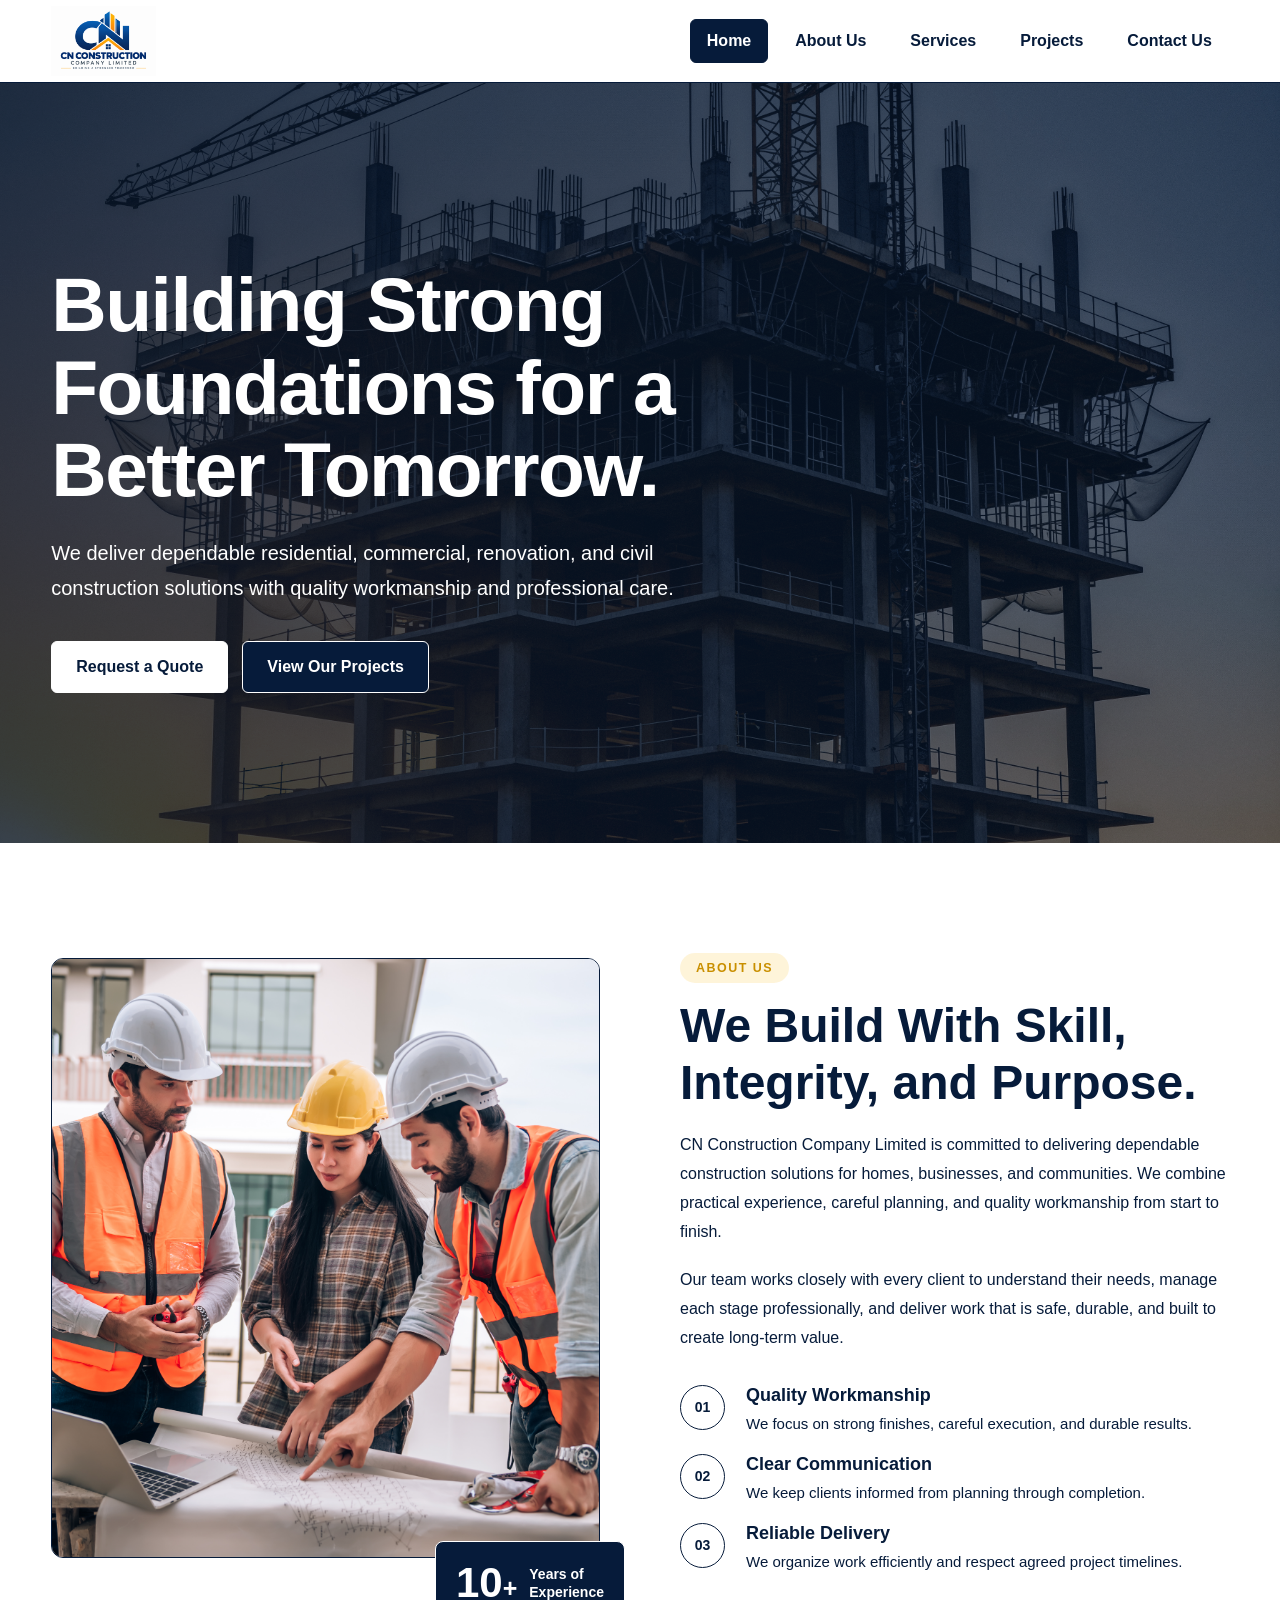
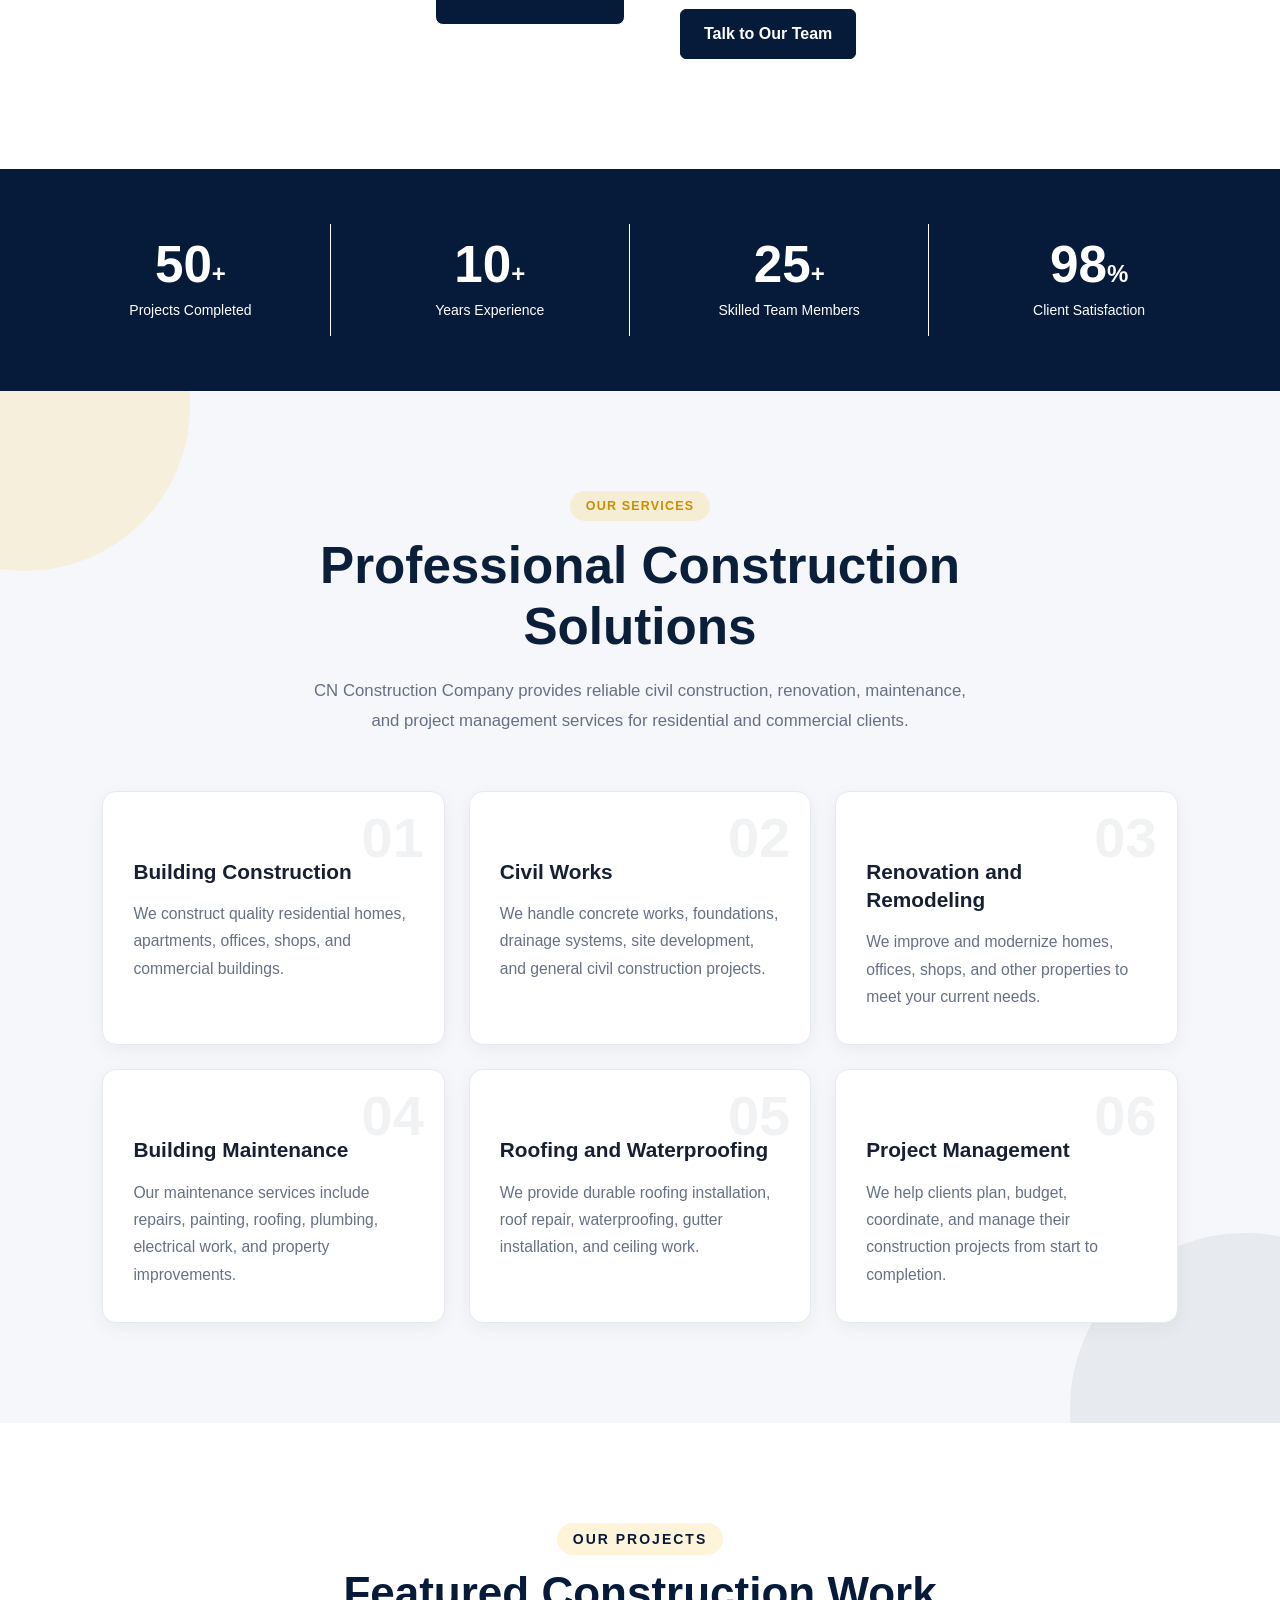
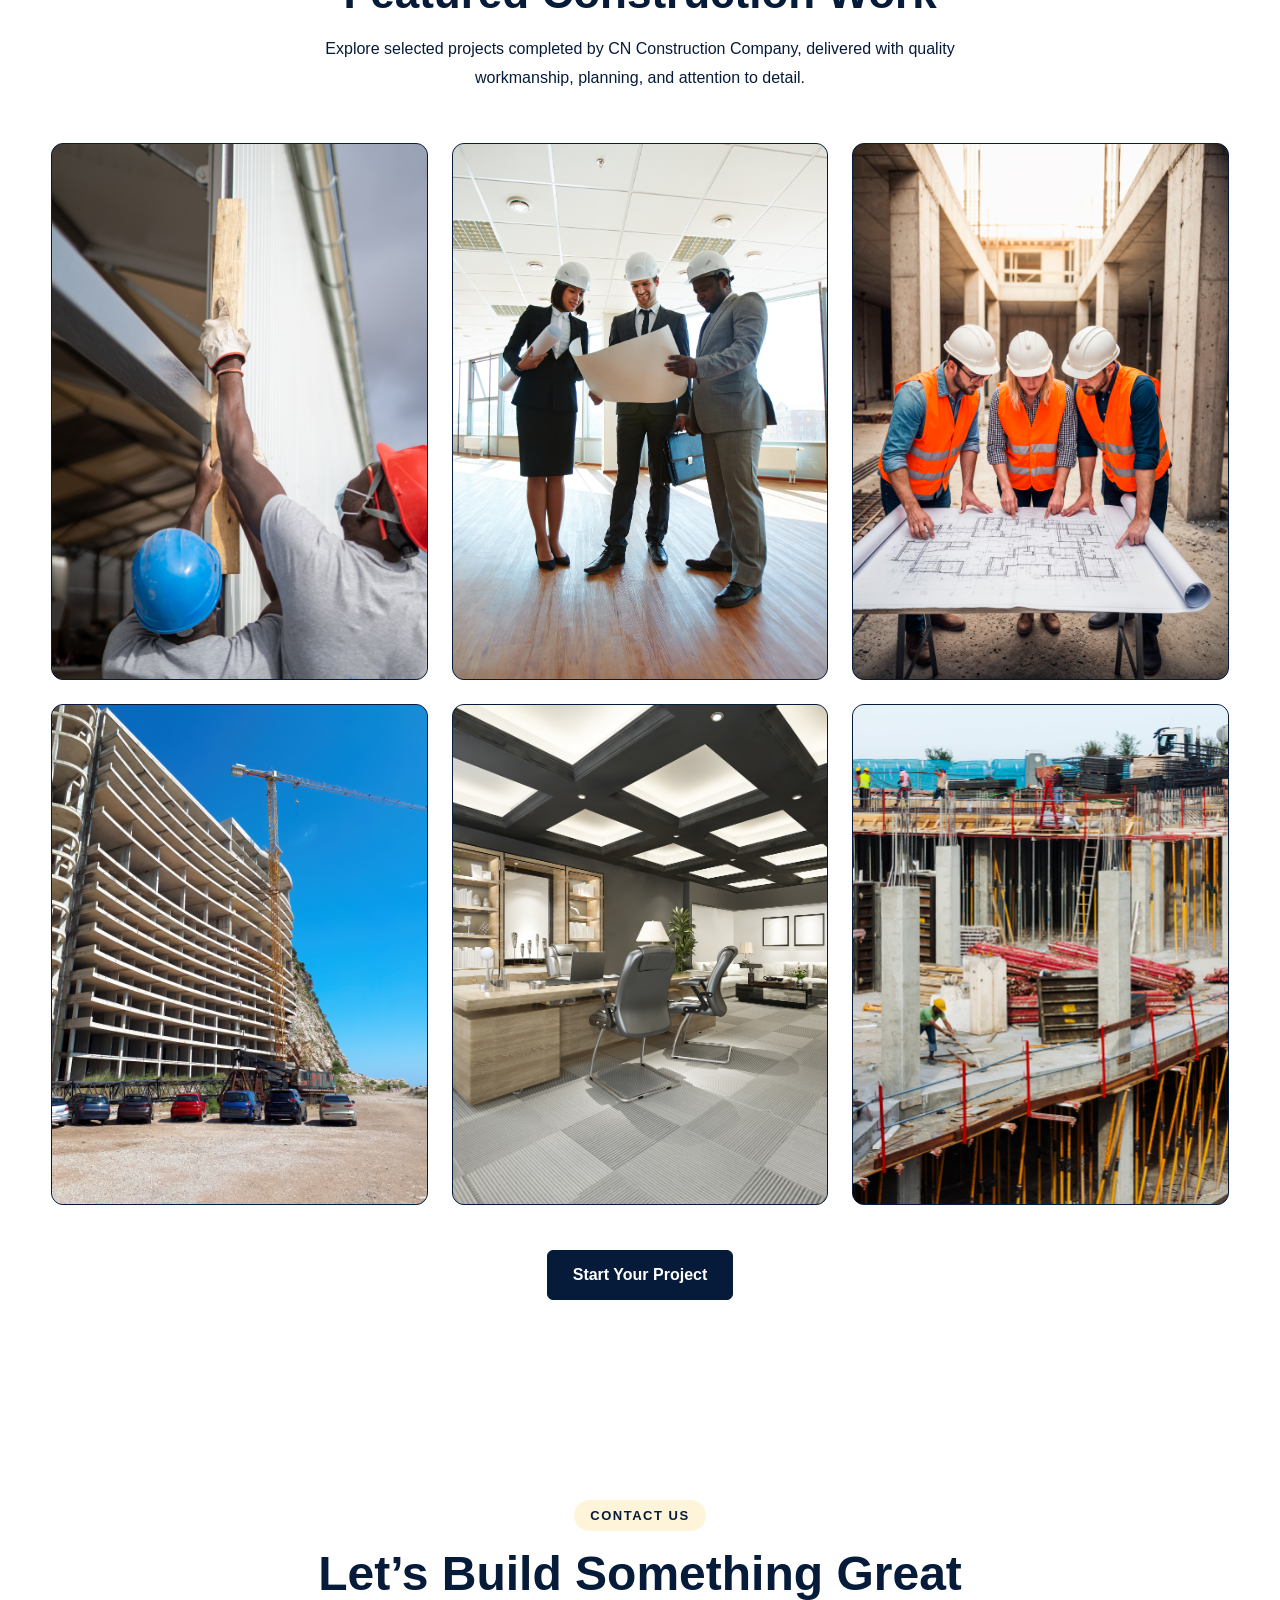
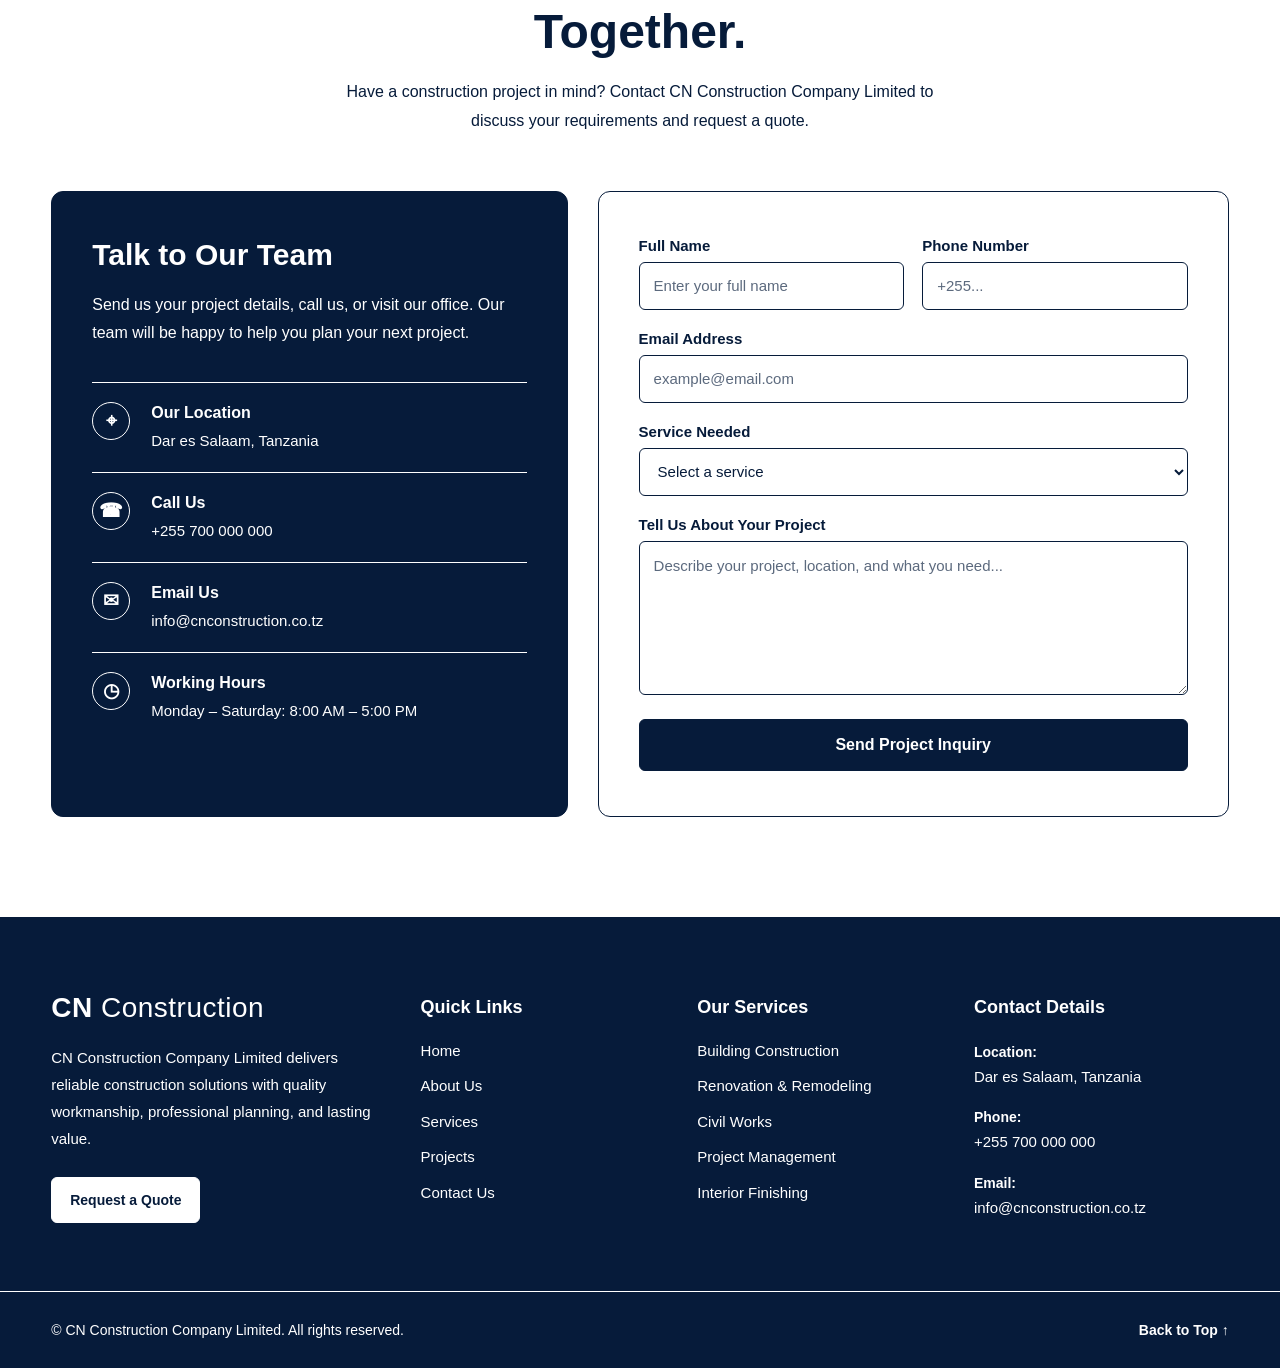
==== index.html @ 9c9f667e "first commit" ====
<!DOCTYPE html>
<html lang="en">
<head>
    <meta charset="UTF-8">
    <meta name="viewport" content="width=device-width, initial-scale=1.0">
    <title>CNconstructioncompany</title>
    <link rel="stylesheet" href="style.css">
</head>
<body>

    <header>
        <nav class="navbar">
            <div class="brand">
                <img src="asset/ChatGPT Image Sep 23, 2026, 10_47_17 AM.png" alt="CN Construction logo" class="logo">
            </div>
            <button class="nav-toggle" aria-label="toggle navigation">☰</button>
            <ul class="nav-links">
                <li><a href="index.html" class="active">Home</a></li>
                <li><a href="about.html">About Us</a></li>
                <li><a href="services.html">Services</a></li>
                <li><a href="projects.html">Projects</a></li>
                <li><a href="contact.html">Contact Us</a></li>
            </ul>
        </nav>
    </header>

    <main><!-- =========================
     HOME / HERO SECTION
========================= -->
<section class="hero-section" id="home">
  <div class="hero-overlay"></div>


  <div class="hero-content">

    <h1>Building Strong Foundations for a Better Tomorrow.</h1>

    <p class="hero-text">
      We deliver dependable residential, commercial, renovation, and
      civil construction solutions with quality workmanship and professional care.
    </p>

    <div class="hero-actions">
      <a href="#contact" class="btn btn-primary">Request a Quote</a>
      <a href="projects.html" class="btn btn-outline">View Our Projects</a>
    </div>

    <!-- <!-- <div class="hero-trust"> -->
      <!-- <div class="trust-item">
        <strong>Quality</strong>
        <span>Workmanship</span>
      </div>

      <div class="trust-item">
        <strong>Reliable</strong>
        <span>Project Delivery</span>
      </div>

      <div class="trust-item">
        <strong>Trusted</strong>
        <span>Construction Partner</span>
      </div>
    </div> -->
  </div>
</section>

<!-- =========================
     ABOUT SECTION
========================= -->
<section class="about-section" id="about">
  <div class="about-container">

    <!-- Company photo -->
    <div class="about-image-wrap">
      <img
        src="asset/img21.jpg"
        alt="CN Construction team working at a building site"
        class="about-image"
      >

      <!-- Replace this only with a real number -->
      <div class="experience-badge">
        <strong>10<span>+</span></strong>
        <p>Years of<br>Experience</p>
      </div>
    </div>

    <!-- Company introduction -->
    <div class="about-content">
      <p class="section-label">About Us</p>

      <h2>We Build With Skill, Integrity, and Purpose.</h2>

      <p class="about-intro">
        CN Construction Company Limited is committed to delivering
        dependable construction solutions for homes, businesses, and
        communities. We combine practical experience, careful planning,
        and quality workmanship from start to finish.
      </p>

      <p class="about-description">
        Our team works closely with every client to understand their
        needs, manage each stage professionally, and deliver work that
        is safe, durable, and built to create long-term value.
      </p>

      <div class="about-points">
        <div class="about-point">
          <div class="point-number">01</div>
          <div>
            <h3>Quality Workmanship</h3>
            <p>We focus on strong finishes, careful execution, and durable results.</p>
          </div>
        </div>

        <div class="about-point">
          <div class="point-number">02</div>
          <div>
            <h3>Clear Communication</h3>
            <p>We keep clients informed from planning through completion.</p>
          </div>
        </div>

        <div class="about-point">
          <div class="point-number">03</div>
          <div>
            <h3>Reliable Delivery</h3>
            <p>We organize work efficiently and respect agreed project timelines.</p>
          </div>
        </div>
      </div>

      <a href="#contact" class="about-button">Talk to Our Team</a>
    </div>

  </div>

  <!-- Use only true business statistics -->
  <div class="about-stats">
    <div class="stats-container">

      <div class="stat-card">
        <h3>50<span>+</span></h3>
        <p>Projects Completed</p>
      </div>

      <div class="stat-card">
        <h3>10<span>+</span></h3>
        <p>Years Experience</p>
      </div>

      <div class="stat-card">
        <h3>25<span>+</span></h3>
        <p>Skilled Team Members</p>
      </div>

      <div class="stat-card">
        <h3>98<span>%</span></h3>
        <p>Client Satisfaction</p>
      </div>

    </div>
  </div>
</section>
           <section class="services-section" id="services">
  <div class="section-heading">
    <span>Our Services</span>
    <h2>Professional Construction Solutions</h2>
    <p>
      CN Construction Company provides reliable civil construction,
      renovation, maintenance, and project management services for
      residential and commercial clients.
    </p>
  </div>

  <div class="services-container">

    <div class="service-card">
      <h3>Building Construction</h3>
      <p>
        We construct quality residential homes, apartments, offices,
        shops, and commercial buildings.
      </p>
    </div>

    <div class="service-card">
      <h3>Civil Works</h3>
      <p>
        We handle concrete works, foundations, drainage systems,
        site development, and general civil construction projects.
      </p>
    </div>

    <div class="service-card">
      <h3>Renovation and Remodeling</h3>
      <p>
        We improve and modernize homes, offices, shops, and other
        properties to meet your current needs.
      </p>
    </div>

    <div class="service-card">
      <h3>Building Maintenance</h3>
      <p>
        Our maintenance services include repairs, painting, roofing,
        plumbing, electrical work, and property improvements.
      </p>
    </div>

    <div class="service-card">
      <h3>Roofing and Waterproofing</h3>
      <p>
        We provide durable roofing installation, roof repair,
        waterproofing, gutter installation, and ceiling work.
      </p>
    </div>

    <div class="service-card">
      <h3>Project Management</h3>
      <p>
        We help clients plan, budget, coordinate, and manage their
        construction projects from start to completion.
      </p>
    </div>

  </div>
</section>



<section class="projects-section" id="projects">
  <div class="projects-container">

    <div class="section-heading">
      <span>Our Projects</span>
      <h2>Featured Construction Work</h2>
      <p>
        Explore selected projects completed by CN Construction Company,
        delivered with quality workmanship, planning, and attention to detail.
      </p>
    </div>

    <div class="projects-grid">

      <article class="project-card">
        <img src="asset/service1.jpg" alt="Modern residential house construction project">

        <div class="project-overlay">
          <span>Residential Construction</span>
          <h3>Modern Family Residence</h3>
          <p>Dar es Salaam, Tanzania</p>
          <a href="projects.html">View Project</a>
        </div>
      </article>

      <article class="project-card">
        <img src="asset/service2.jpg" alt="Commercial building construction project">

        <div class="project-overlay">
          <span>Commercial Construction</span>
          <h3>Business Office Building</h3>
          <p>Dar es Salaam, Tanzania</p>
          <a href="projects.html">View Project</a>
        </div>
      </article>

      <article class="project-card">
        <img src="asset/service3.jpg" alt="Building renovation project">

        <div class="project-overlay">
          <span>Renovation Project</span>
          <h3>Property Renovation</h3>
          <p>Coast Region, Tanzania</p>
          <a href="projects.html">View Project</a>
        </div>
      </article>

      <article class="project-card">
        <img src="asset/service4.jpg" alt="Road and civil works construction project">

        <div class="project-overlay">
          <span>Civil Works</span>
          <h3>Road Improvement Works</h3>
          <p>Dar es Salaam, Tanzania</p>
          <a href="projects.html">View Project</a>
        </div>
      </article>

      <article class="project-card">
        <img src="asset/img11.jpg" alt="Interior finishing construction project">

        <div class="project-overlay">
          <span>Interior Finishing</span>
          <h3>Premium Office Interior</h3>
          <p>Dar es Salaam, Tanzania</p>
          <a href="projects.html">View Project</a>
        </div>
      </article>

      <article class="project-card">
        <img src="asset/img10.jpg" alt="Construction site work project">

        <div class="project-overlay">
          <span>Site Development</span>
          <h3>Foundation and Site Works</h3>
          <p>Dar es Salaam, Tanzania</p>
          <a href="projects.html">View Project</a>
        </div>
      </article>

    </div>

    <div class="projects-button">
      <a href="projects.html">Start Your Project</a>
    </div>

  </div>
</section>
<!-- =========================
     CONTACT SECTION
========================= -->
<section class="contact-section" id="contact">
  <div class="contact-container">

    <!-- Contact heading -->
    <div class="contact-heading">
      <p class="section-label">Contact Us</p>
      <h2>Let’s Build Something Great Together.</h2>
      <p>
        Have a construction project in mind? Contact CN Construction
        Company Limited to discuss your requirements and request a quote.
      </p>
    </div>

    <div class="contact-grid">

      <!-- Left: Company contact information -->
      <div class="contact-information">
        <h3>Talk to Our Team</h3>

        <p class="contact-intro">
          Send us your project details, call us, or visit our office.
          Our team will be happy to help you plan your next project.
        </p>

        <div class="contact-item">
          <span class="contact-icon">⌖</span>
          <div>
            <h4>Our Location</h4>
            <p>Dar es Salaam, Tanzania</p>
          </div>
        </div>

        <div class="contact-item">
          <span class="contact-icon">☎</span>
          <div>
            <h4>Call Us</h4>
            <p>
              <a href="tel:+255700000000">+255 700 000 000</a>
            </p>
          </div>
        </div>

        <div class="contact-item">
          <span class="contact-icon">✉</span>
          <div>
            <h4>Email Us</h4>
            <p>
              <a href="mailto:info@cnconstruction.co.tz">
                info@cnconstruction.co.tz
              </a>
            </p>
          </div>
        </div>

        <div class="contact-item">
          <span class="contact-icon">◷</span>
          <div>
            <h4>Working Hours</h4>
            <p>Monday – Saturday: 8:00 AM – 5:00 PM</p>
          </div>
        </div>
      </div>

      <!-- Right: Contact form -->
      <form class="contact-form" action="#" method="post">
        <div class="form-row">

          <div class="form-group">
            <label for="full-name">Full Name</label>
            <input
              type="text"
              id="full-name"
              name="full-name"
              placeholder="Enter your full name"
              autocomplete="name"
              required
            >
          </div>

          <div class="form-group">
            <label for="phone">Phone Number</label>
            <input
              type="tel"
              id="phone"
              name="phone"
              placeholder="+255..."
              autocomplete="tel"
              inputmode="tel"
              required
            >
          </div>

        </div>

        <div class="form-group">
          <label for="email">Email Address</label>
          <input
            type="email"
            id="email"
            name="email"
            placeholder="example@email.com"
            autocomplete="email"
            required
          >
        </div>

        <div class="form-group">
          <label for="service">Service Needed</label>
          <select id="service" name="service" required>
            <option value="" selected disabled>Select a service</option>
            <option value="residential-construction">Residential Construction</option>
            <option value="commercial-construction">Commercial Construction</option>
            <option value="renovation">Renovation and Remodeling</option>
            <option value="civil-works">Civil Works</option>
            <option value="project-management">Project Management</option>
            <option value="other">Other</option>
          </select>
        </div>

        <div class="form-group">
          <label for="message">Tell Us About Your Project</label>
          <textarea
            id="message"
            name="message"
            rows="6"
            placeholder="Describe your project, location, and what you need..."
            required
          ></textarea>
        </div>

        <button type="submit" class="contact-submit">
          Send Project Inquiry
        </button>
      </form>

    </div>
  </div>
</section>
<!-- =========================
     FOOTER SECTION
========================= -->
<footer class="site-footer">
  <div class="footer-container">

    <!-- Company introduction -->
    <div class="footer-brand">
      <a href="#home" class="footer-logo">
        CN <span>Construction</span>
      </a>

      <p>
        CN Construction Company Limited delivers reliable construction
        solutions with quality workmanship, professional planning, and
        lasting value.
      </p>

      <a href="#contact" class="footer-quote-button">
        Request a Quote
      </a>
    </div>

    <!-- Quick links -->
    <div class="footer-column">
      <h3>Quick Links</h3>

      <nav aria-label="Footer navigation">
        <ul class="footer-links">
          <li><a href="#home">Home</a></li>
          <li><a href="#about">About Us</a></li>
          <li><a href="#services">Services</a></li>
          <li><a href="#projects">Projects</a></li>
          <li><a href="#contact">Contact Us</a></li>
        </ul>
      </nav>
    </div>

    <!-- Main services -->
    <div class="footer-column">
      <h3>Our Services</h3>

      <ul class="footer-links">
        <li><a href="#services">Building Construction</a></li>
        <li><a href="#services">Renovation & Remodeling</a></li>
        <li><a href="#services">Civil Works</a></li>
        <li><a href="#services">Project Management</a></li>
        <li><a href="#services">Interior Finishing</a></li>
      </ul>
    </div>

    <!-- Contact details -->
    <div class="footer-column footer-contact">
      <h3>Contact Details</h3>

      <p>
        <strong>Location:</strong><br>
        Dar es Salaam, Tanzania
      </p>

      <p>
        <strong>Phone:</strong><br>
        <a href="tel:+255700000000">+255 700 000 000</a>
      </p>

      <p>
        <strong>Email:</strong><br>
        <a href="mailto:info@cnconstruction.co.tz">
          info@cnconstruction.co.tz
        </a>
      </p>
    </div>

  </div>

  <!-- Bottom copyright row -->
  <div class="footer-bottom">
    <div class="footer-bottom-content">
      <p>
        © <span id="current-year"></span>
        CN Construction Company Limited. All rights reserved.
      </p>

      <a href="#home" class="back-to-top">Back to Top ↑</a>
    </div>
  </div>
</footer>
    </main>


    <script src="java.js"></script>

</body>
</html>
---- style.css ----
﻿/* =========================
   GLOBAL COLORS
========================= */
:root {
  --navy: #061b3a;
  --white: #ffffff;
}

html {
  scroll-behavior: smooth;
}

body {
  margin: 0;
  font-family: Arial, Helvetica, sans-serif;
  background-color: var(--white);
  color: var(--navy);
}

* {
  box-sizing: border-box;
}

/* =========================
   HOME HERO SECTION
========================= */
.hero-section {
  position: relative;
  min-height: 760px;
  display: flex;
  align-items: center;
  overflow: hidden;
  background-image: url("asset/img20.jpg");
  background-repeat: no-repeat;
  background-position: center;
  background-size: cover;
}

/* Navy overlay over the construction photo */
.hero-overlay {
  position: absolute;
  inset: 0;
  background-color: #061b3a72;;
  opacity: 0.88;
}

.hero-content {
  position: relative;
  z-index: 1;
  width: min(1200px, 92%);
  margin: 0 auto;
  padding: 110px 0 80px;
  color: var(--white);
}

.hero-label {
  display: inline-block;
  margin: 0 0 22px;
  padding: 9px 14px;
  border: 1px solid var(--white);
  border-radius: 6px;
  color: var(--white);
  font-size: 13px;
  font-weight: 700;
  letter-spacing: 1.4px;
  text-transform: uppercase;
}

.hero-content h1 {
  max-width: 820px;
  margin: 0;
  color: var(--white);
  font-size: clamp(44px, 6vw, 78px);
  font-weight: 800;
  line-height: 1.08;
  letter-spacing: -1.5px;
}

.hero-text {
  max-width: 680px;
  margin: 25px 0 0;
  color: var(--white);
  font-size: clamp(17px, 2vw, 20px);
  line-height: 1.75;
}

.hero-actions {
  display: flex;
  flex-wrap: wrap;
  gap: 14px;
  margin-top: 35px;
}

.btn {
  display: inline-flex;
  align-items: center;
  justify-content: center;
  min-height: 52px;
  padding: 14px 24px;
  border: 1px solid var(--white);
  border-radius: 6px;
  font-size: 16px;
  font-weight: 700;
  line-height: 1;
  text-decoration: none;
  transition: transform 0.3s ease, background-color 0.3s ease, color 0.3s ease;
}

.btn:hover {
  transform: translateY(-3px);
}

.btn-primary {
  background-color: var(--white);
  color: var(--navy);
}

.btn-primary:hover {
  background-color: var(--navy);
  color: var(--white);
}

.btn-outline {
  background-color: var(--navy);
  color: var(--white);
}

.btn-outline:hover {
  background-color: var(--white);
  color: var(--navy);
}

.hero-trust {
  display: flex;
  flex-wrap: wrap;
  gap: 0;
  max-width: 760px;
  margin-top: 65px;
  border-top: 1px solid var(--white);
}

.trust-item {
  min-width: 180px;
  padding: 20px 28px 0 0;
  margin: 20px 28px 0 0;
  border-right: 1px solid var(--white);
}

.trust-item:last-child {
  border-right: none;
}

.trust-item strong {
  display: block;
  margin-bottom: 6px;
  color: var(--white);
  font-size: 19px;
}

.trust-item span {
  color: var(--white);
  font-size: 14px;
}

/* =========================
   ABOUT SECTION
========================= */
.about-section {
  padding: 110px 0 0;
  background-color: var(--white);
}

.about-container {
  width: min(1200px, 92%);
  margin: 0 auto;
  display: grid;
  grid-template-columns: minmax(300px, 1fr) minmax(320px, 1fr);
  align-items: center;
  gap: 80px;
  padding-bottom: 110px;
}

.about-image-wrap {
  position: relative;
}

.about-image {
  display: block;
  width: 100%;
  min-height: 600px;
  border: 1px solid var(--navy);
  border-radius: 12px;
  object-fit: cover;
  margin-bottom: 95px;
}

/* Floating experience box */
.experience-badge {
  position: absolute;
  right: -25px;
  bottom: 28px;
  display: flex;
  align-items: center;
  gap: 12px;
  padding: 20px;
  border: 1px solid var(--white);
  border-radius: 8px;
  background-color: var(--navy);
  color: var(--white);
}

.experience-badge strong {
  font-size: 42px;
  line-height: 1;
}

.experience-badge strong span {
  font-size: 25px;
}

.experience-badge p {
  margin: 0;
  font-size: 14px;
  font-weight: 600;
  line-height: 1.35;
}

/* About text */
.section-label {
  display:inline-block;
  margin: 0 auto 15px;
  padding: 8px 16px;
  border-radius: 50px;
  background: rgba(245, 180, 0, 0.15);
  color: var(--secondary-dark);
  font-size: 0.78rem;
  font-weight: 800;
  letter-spacing: 1.5px;
  text-transform: uppercase;
}

.about-content h2 {
  max-width: 560px;
  margin: 0;
  color: var(--navy);
  font-size: clamp(32px, 4vw, 48px);
  line-height: 1.18;
}

.about-intro,
.about-description {
  max-width: 590px;
  margin: 20px 0 0;
  color: var(--navy);
  font-size: 16px;
  line-height: 1.8;
}

.about-points {
  display: grid;
  gap: 18px;
  margin-top: 32px;
}

.about-point {
  display: grid;
  grid-template-columns: 52px 1fr;
  gap: 14px;
  align-items: start;
}

.point-number {
  display: flex;
  align-items: center;
  justify-content: center;
  width: 45px;
  height: 45px;
  border: 1px solid var(--navy);
  border-radius: 50%;
  color: var(--navy);
  font-size: 14px;
  font-weight: 800;
}

.about-point h3 {
  margin: 0 0 6px;
  color: var(--navy);
  font-size: 18px;
}

.about-point p {
  margin: 0;
  color: var(--navy);
  font-size: 15px;
  line-height: 1.6;
}

.about-button {
  display: inline-flex;
  align-items: center;
  justify-content: center;
  min-height: 50px;
  margin-top: 35px;
  padding: 14px 23px;
  border: 1px solid var(--navy);
  border-radius: 6px;
  background-color: var(--navy);
  color: var(--white);
  font-size: 16px;
  font-weight: 700;
  text-decoration: none;
  transition: background-color 0.3s ease, color 0.3s ease, transform 0.3s ease;
}

.about-button:hover {
  background-color: var(--white);
  color: var(--navy);
  transform: translateY(-3px);
}

/* =========================
   COMPANY STATISTICS
========================= */
.about-stats {
  padding: 55px 0;
  background-color: var(--navy);
}

.stats-container {
  width: min(1200px, 92%);
  margin: 0 auto;
  display: grid;
  grid-template-columns: repeat(4, 1fr);
  gap: 20px;
}

.stat-card {
  padding: 15px 20px;
  text-align: center;
  border-right: 1px solid var(--white);
  color: var(--white);
}

.stat-card:last-child {
  border-right: none;
}

.stat-card h3 {
  margin: 0;
  color: var(--white);
  font-size: clamp(34px, 4vw, 52px);
  line-height: 1;
}

.stat-card h3 span {
  font-size: 24px;
}

.stat-card p {
  margin: 11px 0 0;
  color: var(--white);
  font-size: 14px;
  line-height: 1.4;
}

/* =========================
   KEYBOARD FOCUS
========================= */
.btn:focus-visible,
.about-button:focus-visible {
  outline: 3px solid var(--white);
  outline-offset: 4px;
}

/* =========================
   TABLET AND MOBILE
========================= */
@media (max-width: 900px) {
  .hero-section {
    min-height: 690px;
  }

  .about-container {
    grid-template-columns: 1fr;
    gap: 55px;
  }

  .about-image {
    min-height: 450px;
  }

  .stats-container {
    grid-template-columns: repeat(2, 1fr);
    gap: 28px 0;
  }

  .stat-card:nth-child(2) {
    border-right: none;
  }
}

@media (max-width: 600px) {
  .hero-section {
    min-height: 650px;
    background-position: center;
  }

  .hero-content {
    width: 90%;
    padding: 100px 0 65px;
  }

  .hero-content h1 {
    font-size: 42px;
    letter-spacing: -0.8px;
  }

  .hero-text {
    font-size: 16px;
    line-height: 1.7;
  }

  .hero-actions {
    flex-direction: column;
  }

  .btn {
    width: 100%;
  }

  .hero-trust {
    display: grid;
    grid-template-columns: 1fr;
    margin-top: 42px;
  }

  .trust-item {
    width: 100%;
    margin: 0;
    padding: 15px 0;
    border-right: none;
    border-bottom: 1px solid var(--white);
  }

  .trust-item:last-child {
    border-bottom: none;
  }

  .about-section {
    padding-top: 75px;
  }

  .about-container {
    width: 90%;
    padding-bottom: 75px;
  }

  /* .about-image {
    min-height: 370px;
  } */

  .experience-badge {
    right: 15px;
    bottom: 15px;
    padding: 15px;
  }

  .experience-badge strong {
    font-size: 32px;
  }

  .about-content h2 {
    font-size: 34px;
  }

  .stats-container {
    width: 90%;
    grid-template-columns: 1fr 1fr;
  }

  .stat-card {
    padding: 14px 8px;
    border-right: 1px solid var(--white);
  }

  .stat-card:nth-child(2) {
    border-right: none;
  }

  .stat-card:nth-child(3),
  .stat-card:nth-child(4) {
    border-top: 1px solid var(--white);
    padding-top: 28px;
  }
}

.services-section {
    padding: 90px 8%;
    background: #fff;
}

.section-heading {
    max-width: 760px;
    margin: 0 auto 36px;
    text-align: center;
}

.section-heading span {
    display: inline-block;
    margin-bottom: 12px;
    color: #c98f00;
    font-size: 0.8rem;
    font-weight: 800;
    letter-spacing: 1px;
    text-transform: uppercase;
}

.section-heading h2 {
    margin-bottom: 12px;
    color: #0b1f3a;
    font-size: clamp(2rem, 3vw, 2.8rem);
}

.section-heading p {
    color: var(--gray-text);
    line-height: 1.75;
}

.services-container {
    display: grid;
    grid-template-columns: repeat(3, minmax(220px, 1fr));
    gap: 26px;
    max-width: 1150px;
    margin: 0 auto;
}

.service-card {
    padding: 28px 22px;
    border: 1px solid #edf1f5;
    border-radius: 14px;
    background: #f9fbfd;
    box-shadow: 0 10px 25px rgba(15, 41, 77, 0.05);
}

.service-card h3 {
    margin-bottom: 12px;
    color: #0b1f3a;
    font-size: 1.2rem;
}

.service-card p {
    color: var(--gray-text);
    line-height: 1.7;
}

@media (max-width: 850px) {
    .about-section,
    .services-section {
        padding: 75px 6%;
    }

    .about-container {
        gap: 40px;
    }

    .about-image img {
        height: 380px;
    }

    .services-container {
        grid-template-columns: repeat(2, minmax(220px, 1fr));
    }
}

@media (max-width: 700px) {
    .navbar {
        min-height: 72px;
        padding: 8px 18px;
    }

    .navbar .logo {
        height: 52px;
    }

    .nav-toggle {
        display: block;
    }

    .nav-links {
        position: absolute;
        top: calc(100% + 3px);
        right: 12px;
        left: 12px;
        display: none;
        flex-direction: column;
        gap: 4px;
        padding: 12px;
        border: 1px solid rgba(255, 255, 255, 0.1);
        border-radius: 0 0 10px 10px;
        background: #17212b;
        box-shadow: 0 14px 28px rgba(0, 0, 0, 0.22);
    }

    .nav-links.open {
        display: flex;
    }

    .nav-links li a {
        display: block;
        width: 100%;
        padding: 13px 14px;
    }

    .nav-links li:last-child a {
        margin: 4px 0 0;
        text-align: center;
    }

    .hero-section {
        min-height: 620px;
        padding: 72px 22px;
        background-position: 58% center;
    }

    .hero-section .title {
        font-size: clamp(2rem, 8vw, 2.8rem);
    }

    .hero-section .subtitle {
        font-size: 1.05rem;
    }

    .hero-section .description {
        font-size: 1rem;
    }
}

@media (max-width: 650px) {
    .about-section {
        padding: 65px 20px;
    }

    .about-container {
        grid-template-columns: 1fr;
        gap: 42px;
    }

    .about-image img {
        height: 330px;
    }

    .about-image::before {
        top: 15px;
        left: -10px;
    }

    .about-content h2 {
        font-size: 2rem;
    }

    .services-container {
        grid-template-columns: 1fr;
    }
}

@media (max-width: 600px) {
    .hero-section .title {
        font-size: clamp(1.5rem, 6vw, 2rem);
    }
}

/* Give the hero background more visual space */
.hero-section {
    background-image:
        linear-gradient(90deg, rgba(10, 20, 30, .68), rgba(10, 20, 30, .30)),
        url("asset/img20.jpg");
}

.hero-section .title {
    max-width: 620px;
    font-size: clamp(1.45rem, 3vw, 2.35rem);
}

@media (max-width: 600px) {
    .hero-section .title {
        font-size: clamp(1.4rem, 5.5vw, 1.85rem);
    }
}

/* More compact hero title */
.hero-section .title {
    font-size: clamp(1.25rem, 2.2vw, 1.75rem);
}

@media (max-width: 600px) {
    .hero-section .title {
        font-size: clamp(1.2rem, 4.8vw, 1.55rem);
    }
}
/* ====================================
   CN CONSTRUCTION - SERVICES SECTION
   ==================================== */

/* Easy color customization */
:root {
  --primary-color: #0b1f3a;       /* Dark navy blue */
  --secondary-color: #f5b400;     /* Construction yellow/gold */
  --secondary-dark: #c98f00;
  --white: #ffffff;
  --light-bg: #f5f7fa;
  --text-color: #667085;
  --heading-color: #172033;
  --border-color: #e6eaf0;
  --shadow: 0 12px 35px rgba(11, 31, 58, 0.1);
  --radius: 14px;
  --transition: 0.35s ease;
}

/* Makes widths and padding easier to control */
* {
  margin: 0;
  padding: 0;
  box-sizing: border-box;
}

/* Main section */
.services-section {
  position: relative;
  overflow: hidden;
  padding: 100px 8%;
  background: var(--light-bg);
}

/* Decorative background circle on top-left */
.services-section::before {
  position: absolute;
  top: -150px;
  left: -140px;
  width: 330px;
  height: 330px;
  border-radius: 50%;
  background: rgba(245, 180, 0, 0.12);
  content: "";
}

/* Decorative background circle on bottom-right */
.services-section::after {
  position: absolute;
  right: -140px;
  bottom: -160px;
  width: 350px;
  height: 350px;
  border-radius: 50%;
  background: rgba(11, 31, 58, 0.06);
  content: "";
}

/* Keep visible content above decorative circles */
.section-heading,
.services-container {
  position: relative;
  z-index: 1;
}

/* Heading area */
.section-heading {
  max-width: 760px;
  margin: 0 auto 55px;
  text-align: center;
}

/* Small "Our Services" label */
.section-heading span {
  display: inline-block;
  margin-bottom: 14px;
  padding: 8px 16px;
  border-radius: 50px;
  background: rgba(245, 180, 0, 0.15);
  color: var(--secondary-dark);
  font-size: 0.78rem;
  font-weight: 800;
  letter-spacing: 1.2px;
  text-transform: uppercase;
}

/* Main title */
.section-heading h2 {
  margin-bottom: 18px;
  color: var(--primary-color);
  font-size: clamp(2rem, 4vw, 3.2rem);
  font-weight: 800;
  line-height: 1.2;
}

/* Intro paragraph */
.section-heading p {
  max-width: 680px;
  margin: 0 auto;
  color: var(--text-color);
  font-size: 1.05rem;
  line-height: 1.8;
}

/* Cards layout */
.services-container {
  display: grid;
  grid-template-columns: repeat(3, minmax(0, 1fr));
  max-width: 1200px;
  margin: 0 auto;
  gap: 24px;
}

/* Individual service card */
.service-card {
  position: relative;
  overflow: hidden;
  min-height: 220px;
  padding: 34px 30px;
  border: 1px solid var(--border-color);
  border-radius: var(--radius);
  background: var(--white);
  box-shadow: 0 5px 18px rgba(11, 31, 58, 0.05);
  transition: transform var(--transition),
              box-shadow var(--transition),
              border-color var(--transition);
}

/* Yellow line hidden at the top until hover */
.service-card::before {
  position: absolute;
  top: 0;
  left: 0;
  width: 0;
  height: 5px;
  background: var(--secondary-color);
  content: "";
  transition: width var(--transition);
}

/* Light number on each card */
.service-card::after {
  position: absolute;
  top: 18px;
  right: 20px;
  color: rgba(11, 31, 58, 0.06);
  font-size: 3.5rem;
  font-weight: 800;
  line-height: 1;
}

/* Card number labels */
.service-card:nth-child(1)::after {
  content: "01";
}

.service-card:nth-child(2)::after {
  content: "02";
}

.service-card:nth-child(3)::after {
  content: "03";
}

.service-card:nth-child(4)::after {
  content: "04";
}

.service-card:nth-child(5)::after {
  content: "05";
}

.service-card:nth-child(6)::after {
  content: "06";
}

/* Hover effect */
.service-card:hover {
  transform: translateY(-10px);
  border-color: rgba(245, 180, 0, 0.55);
  box-shadow: var(--shadow);
}

/* Expands the yellow line when card is hovered */
.service-card:hover::before {
  width: 100%;
}

/* Service name */
.service-card h3 {
  position: relative;
  z-index: 1;
  margin: 32px 0 14px;
  color: var(--heading-color);
  font-size: 1.3rem;
  font-weight: 750;
  line-height: 1.35;
}

/* Service description */
.service-card p {
  position: relative;
  z-index: 1;
  color: var(--text-color);
  font-size: 0.98rem;
  line-height: 1.75;
}

/* Tablet: 2 cards in each row */
@media (max-width: 950px) {
  .services-section {
    padding: 80px 6%;
  }

  .services-container {
    grid-template-columns: repeat(2, minmax(0, 1fr));
  }
}

/* Mobile: 1 card in each row */
@media (max-width: 600px) {
  .services-section {
    padding: 65px 20px;
  }

  .section-heading {
    margin-bottom: 38px;
  }

  .section-heading h2 {
    font-size: 2rem;
  }

  .section-heading p {
    font-size: 0.98rem;
    line-height: 1.7;
  }

  .services-container {
    grid-template-columns: 1fr;
    gap: 18px;
  }

  .service-card {
    min-height: auto;
    padding: 30px 24px;
  }
}
/* =========================
   GLOBAL RESET
========================= */
* {
  margin: 0;
  padding: 0;
  box-sizing: border-box;
}

html {
  scroll-behavior: smooth;
}

body {
  font-family: Arial, Helvetica, sans-serif;
  background-color: #ffffff;
  color: #061b3a;
}

/* =========================
   HEADER / NAVBAR
========================= */
header {
  width: 100%;
  background-color: #ffffff;
  border-bottom: 1px solid #061b3a;
  position: sticky;
  top: 0;
  z-index: 1000;
}

.navbar {
  width: min(1200px, 92%);
  min-height: 82px;
  margin: 0 auto;
  display: flex;
  align-items: center;
  justify-content: space-between;
  gap: 25px;
}

/* =========================
   LOGO
========================= */
.brand {
  display: flex;
  align-items: center;
  flex-shrink: 0;
}

.logo {
  display: block;
  width: 105px;
  height: auto;
  object-fit: contain;
}

/* =========================
   NAVIGATION LINKS
========================= */
.nav-links {
  display: flex;
  align-items: center;
  justify-content: flex-end;
  gap: 10px;
  list-style: none;
}

.nav-links a {
  display: inline-flex;
  align-items: center;
  justify-content: center;
  min-height: 44px;
  padding: 11px 16px;
  border: 1px solid transparent;
  border-radius: 6px;
  color: #061b3a;
  background-color: #ffffff;
  font-size: 16px;
  font-weight: 600;
  line-height: 1;
  text-decoration: none;
  white-space: nowrap;
  transition: background-color 0.3s ease, color 0.3s ease,
    border-color 0.3s ease, transform 0.3s ease;
}

/* Hover effect */
.nav-links a:hover {
  background-color: #061b3a;
  border-color: #061b3a;
  color: #ffffff;
  transform: translateY(-2px);
}

/* Active page / active section */
.nav-links a.active {
  background-color: #061b3a;
  border-color: #061b3a;
  color: #ffffff;
}

/* Keyboard accessibility */
.nav-links a:focus-visible,
.nav-toggle:focus-visible {
  outline: 3px solid #061b3a;
  outline-offset: 3px;
}

/* =========================
   MOBILE MENU BUTTON
========================= */
.nav-toggle {
  display: none;
  width: 44px;
  height: 44px;
  border: 1px solid #061b3a;
  border-radius: 6px;
  background-color: #ffffff;
  color: #061b3a;
  font-size: 25px;
  font-weight: 700;
  line-height: 1;
  cursor: pointer;
  transition: background-color 0.3s ease, color 0.3s ease;
}

.nav-toggle:hover {
  background-color: #061b3a;
  color: #ffffff;
}

/* =========================
   TABLET AND MOBILE
========================= */
@media (max-width: 850px) {
  .navbar {
    width: 92%;
    min-height: 72px;
    position: relative;
  }

  .logo {
    width: 90px;
  }

  .nav-toggle {
    display: inline-flex;
    align-items: center;
    justify-content: center;
  }

  .nav-links {
    display: none;
    position: absolute;
    top: calc(100% + 1px);
    right: 0;
    width: min(320px, 100%);
    padding: 15px;
    flex-direction: column;
    align-items: stretch;
    gap: 8px;
    background-color: #ffffff;
    border: 1px solid #061b3a;
    border-radius: 0 0 8px 8px;
  }

  /* JavaScript will add .show to open this menu */
  .nav-links.show {
    display: flex;
  }

  .nav-links li {
    width: 100%;
  }

  .nav-links a {
    width: 100%;
    justify-content: flex-start;
    padding: 14px 16px;
    font-size: 16px;
  }
}

@media (max-width: 420px) {
  .navbar {
    width: 90%;
  }

  .logo {
    width: 78px;
  }

  .nav-links {
    width: 100%;
  }
}
/* =========================
   PROJECTS SECTION
========================= */

.projects-section {
  padding: 100px 0;
  background-color: #ffffff;
}

.projects-container {
  width: min(1200px, 92%);
  margin: 0 auto;
}

/* Heading */
.projects-section .section-heading {
  max-width: 700px;
  margin: 0 auto 50px;
  text-align: center;
}

.projects-section .section-heading span {
  display: inline-block;
  margin-bottom: 12px;
  color: #061b3a;
  font-size: 14px;
  font-weight: 800;
  letter-spacing: 2px;
  text-transform: uppercase;
}

.projects-section .section-heading h2 {
  margin-bottom: 15px;
  color: #061b3a;
  font-size: clamp(30px, 4vw, 44px);
  line-height: 1.2;
}

.projects-section .section-heading p {
  color: #061b3a;
  font-size: 16px;
  line-height: 1.8;
}

/* Cards grid */
.projects-grid {
  display: grid;
  grid-template-columns: repeat(3, 1fr);
  gap: 24px;
}

/* Individual project card */
.project-card {
  position: relative;
  min-height: 330px;
  overflow: hidden;
  border: 1px solid #061b3a;
  border-radius: 12px;
  background-color: #061b3a;
  cursor: pointer;
}

/* Image */
.project-card img {
  width: 100%;
  height: 100%;
  min-height: 330px;
  display: block;
  object-fit: cover;
  transition: transform 0.5s ease, opacity 0.5s ease;
}

/* Dark blue hidden overlay */
.project-overlay {
  position: absolute;
  inset: 0;
  display: flex;
  flex-direction: column;
  justify-content: flex-end;
  padding: 30px;
  background-color: #061b3a00;
  color: #ffffff;
  opacity: 0;
  transform: translateY(100%);
  transition: opacity 0.4s ease, transform 0.4s ease;
}

/* Show details on hover */
.project-card:hover img {
  transform: scale(1.1);
  opacity: 0.25;
}

.project-card:hover .project-overlay {
  opacity: 1;
  transform: translateY(0);
}

/* Text inside overlay */
.project-overlay span {
  margin-bottom: 10px;
  font-size: 13px;
  font-weight: 700;
  letter-spacing: 1px;
  text-transform: uppercase;
}

.project-overlay h3 {
  margin-bottom: 10px;
  font-size: 25px;
  line-height: 1.25;
}

.project-overlay p {
  margin-bottom: 22px;
  font-size: 15px;
  line-height: 1.5;
}

.project-overlay a {
  display: inline-flex;
  align-items: center;
  justify-content: center;
  width: fit-content;
  min-height: 42px;
  padding: 10px 16px;
  border: 1px solid #ffffff;
  border-radius: 6px;
  color: #fffefe;
  background-color: #061b3a;
  font-size: 14px;
  font-weight: 700;
  text-decoration: none;
  transition: background-color 0.3s ease, color 0.3s ease;
}

.project-overlay a:hover {
  color: #061b3a;
  background-color: #ffffff;
}

/* Main button */
.projects-button {
  margin-top: 45px;
  text-align: center;
}

.projects-button a {
  display: inline-flex;
  align-items: center;
  justify-content: center;
  min-height: 50px;
  padding: 14px 25px;
  border: 1px solid #061b3a;
  border-radius: 6px;
  color: #ffffff;
  background-color: #061b3a;
  font-size: 16px;
  font-weight: 700;
  text-decoration: none;
  transition: background-color 0.3s ease, color 0.3s ease;
}

.projects-button a:hover {
  color: #061b3a;
  background-color: #ffffff;
}

/* Keyboard users can also reveal the project */
.project-card:focus-within .project-overlay {
  opacity: 1;
  transform: translateY(0);
}

.project-card:focus-within img {
  transform: scale(1.1);
  opacity: 0.25;
}

.project-overlay a:focus-visible,
.projects-button a:focus-visible {
  outline: 3px solid #ffffff;
  outline-offset: 3px;
}

/* Tablet */
@media (max-width: 900px) {
  .projects-grid {
    grid-template-columns: repeat(2, 1fr);
  }
}

/* Mobile */
@media (max-width: 600px) {
  .projects-section {
    padding: 70px 0;
  }

  .projects-grid {
    grid-template-columns: 1fr;
    gap: 18px;
  }

  .project-card,
  .project-card img {
    min-height: 300px;
  }

  .project-overlay {
    padding: 24px;
  }

  .project-overlay h3 {
    font-size: 23px;
  }
}
/* =========================
   CONTACT SECTION
========================= */

.contact-section {
  padding: 100px 0;
  background-color: #ffffff;
}

.contact-container {
  width: min(1200px, 92%);
  margin: 0 auto;
}

/* Main heading */
.contact-heading {
  max-width: 720px;
  margin: 0 auto 55px;
  text-align: center;
}

.contact-heading .section-label {
  margin: 0 0 14px;
  color: #061b3a;
  font-size: 13px;
  font-weight: 800;
  letter-spacing: 1.5px;
  text-transform: uppercase;
}

.contact-heading h2 {
  margin: 0;
  color: #061b3a;
  font-size: clamp(32px, 4vw, 48px);
  font-weight: 800;
  line-height: 1.2;
}

.contact-heading > p:last-child {
  max-width: 640px;
  margin: 18px auto 0;
  color: #061b3a;
  font-size: 16px;
  line-height: 1.8;
}

/* Two-column contact layout */
.contact-grid {
  display: grid;
  grid-template-columns: 0.9fr 1.1fr;
  gap: 30px;
  align-items: stretch;
}

/* Left dark-blue information panel */
.contact-information {
  padding: 45px 40px;
  border: 1px solid #061b3a;
  border-radius: 12px;
  background-color: #061b3a;
  color: #ffffff;
}

.contact-information h3 {
  margin: 0;
  color: #ffffff;
  font-size: 30px;
  line-height: 1.2;
}

.contact-intro {
  margin: 18px 0 35px;
  color: #ffffff;
  font-size: 16px;
  line-height: 1.75;
}

/* Every contact detail */
.contact-item {
  display: grid;
  grid-template-columns: 45px 1fr;
  gap: 14px;
  align-items: start;
  padding: 19px 0;
  border-top: 1px solid #ffffff;
}

.contact-icon {
  display: flex;
  align-items: center;
  justify-content: center;
  width: 38px;
  height: 38px;
  border: 1px solid #ffffff;
  border-radius: 50%;
  color: #ffffff;
  font-size: 19px;
  font-weight: 700;
}

.contact-item h4 {
  margin: 2px 0 7px;
  color: #ffffff;
  font-size: 16px;
}

.contact-item p {
  margin: 0;
  color: #ffffff;
  font-size: 15px;
  line-height: 1.6;
}

.contact-item a {
  color: #ffffff;
  text-decoration: none;
  border-bottom: 1px solid transparent;
  transition: border-color 0.3s ease;
}

.contact-item a:hover {
  border-color: #ffffff;
}

/* Right form panel */
.contact-form {
  padding: 45px 40px;
  border: 1px solid #061b3a;
  border-radius: 12px;
  background-color: #ffffff;
}

.form-row {
  display: grid;
  grid-template-columns: repeat(2, 1fr);
  gap: 18px;
}

.form-group {
  margin-bottom: 20px;
}

.form-group label {
  display: block;
  margin-bottom: 8px;
  color: #061b3a;
  font-size: 15px;
  font-weight: 700;
}

.form-group input,
.form-group select,
.form-group textarea {
  width: 100%;
  border: 1px solid #061b3a;
  border-radius: 6px;
  outline: none;
  background-color: #ffffff;
  color: #061b3a;
  font-family: inherit;
  font-size: 15px;
  line-height: 1.4;
  transition: background-color 0.3s ease, color 0.3s ease,
    box-shadow 0.3s ease;
}

.form-group input,
.form-group select {
  min-height: 48px;
  padding: 12px 14px;
}

.form-group textarea {
  min-height: 145px;
  padding: 13px 14px;
  resize: vertical;
}

.form-group input::placeholder,
.form-group textarea::placeholder {
  color: #061b3a;
  opacity: 0.65;
}

/* Input active state */
.form-group input:focus,
.form-group select:focus,
.form-group textarea:focus {
  background-color: #061b3a;
  color: #ffffff;
  box-shadow: 0 0 0 3px #ffffff, 0 0 0 5px #061b3a;
}

.form-group input:focus::placeholder,
.form-group textarea:focus::placeholder {
  color: #ffffff;
  opacity: 0.8;
}

/* Submit button */
.contact-submit {
  width: 100%;
  min-height: 52px;
  padding: 14px 22px;
  border: 1px solid #061b3a;
  border-radius: 6px;
  background-color: #061b3a;
  color: #ffffff;
  font-family: inherit;
  font-size: 16px;
  font-weight: 800;
  cursor: pointer;
  transition: background-color 0.3s ease, color 0.3s ease,
    transform 0.3s ease;
}

.contact-submit:hover {
  background-color: #ffffff;
  color: #061b3a;
  transform: translateY(-3px);
}

.contact-submit:focus-visible,
.contact-item a:focus-visible {
  outline: 3px solid #ffffff;
  outline-offset: 3px;
}

/* =========================
   MOBILE RESPONSIVE
========================= */

@media (max-width: 850px) {
  .contact-grid {
    grid-template-columns: 1fr;
  }
}

@media (max-width: 600px) {
  .contact-section {
    padding: 75px 0;
  }

  .contact-container {
    width: 90%;
  }

  .contact-heading {
    margin-bottom: 35px;
  }

  .contact-information,
  .contact-form {
    padding: 32px 22px;
    border-radius: 9px;
  }

  .contact-information h3 {
    font-size: 26px;
  }

  .form-row {
    grid-template-columns: 1fr;
    gap: 0;
  }

  .contact-item {
    grid-template-columns: 42px 1fr;
  }
}
/* =========================
   FOOTER SECTION
========================= */

.site-footer {
  background-color: #061b3a;
  color: #ffffff;
}

.footer-container {
  width: min(1200px, 92%);
  margin: 0 auto;
  padding: 75px 0 55px;
  display: grid;
  grid-template-columns: 1.4fr 1fr 1fr 1.1fr;
  gap: 45px;
}

/* Company logo and description */
.footer-logo {
  display: inline-block;
  margin-bottom: 20px;
  color: #ffffff;
  font-size: 28px;
  font-weight: 800;
  letter-spacing: 0.5px;
  text-decoration: none;
}

.footer-logo span {
  font-weight: 400;
}

.footer-brand p {
  max-width: 340px;
  margin: 0;
  color: #ffffff;
  font-size: 15px;
  line-height: 1.8;
}

/* Request quote button */
.footer-quote-button {
  display: inline-flex;
  align-items: center;
  justify-content: center;
  min-height: 46px;
  margin-top: 25px;
  padding: 12px 18px;
  border: 1px solid #ffffff;
  border-radius: 6px;
  background-color: #ffffff;
  color: #061b3a;
  font-size: 14px;
  font-weight: 800;
  text-decoration: none;
  transition: background-color 0.3s ease, color 0.3s ease,
    transform 0.3s ease;
}

.footer-quote-button:hover {
  background-color: #061b3a;
  color: #ffffff;
  transform: translateY(-3px);
}

/* Footer columns */
.footer-column h3 {
  margin: 5px 0 22px;
  color: #ffffff;
  font-size: 18px;
  font-weight: 800;
}

.footer-links {
  margin: 0;
  padding: 0;
  list-style: none;
}

.footer-links li {
  margin-bottom: 13px;
}

.footer-links a,
.footer-contact a {
  color: #ffffff;
  font-size: 15px;
  line-height: 1.5;
  text-decoration: none;
  border-bottom: 1px solid transparent;
  transition: border-color 0.3s ease;
}

.footer-links a:hover,
.footer-contact a:hover {
  border-bottom-color: #ffffff;
}

/* Contact details */
.footer-contact p {
  margin: 0 0 16px;
  color: #ffffff;
  font-size: 15px;
  line-height: 1.65;
}

.footer-contact strong {
  color: #ffffff;
  font-size: 14px;
  font-weight: 800;
}

/* Footer copyright area */
.footer-bottom {
  border-top: 1px solid #ffffff;
}

.footer-bottom-content {
  width: min(1200px, 92%);
  min-height: 76px;
  margin: 0 auto;
  display: flex;
  align-items: center;
  justify-content: space-between;
  gap: 20px;
}

.footer-bottom p {
  margin: 0;
  color: #ffffff;
  font-size: 14px;
  line-height: 1.5;
}

.back-to-top {
  color: #ffffff;
  font-size: 14px;
  font-weight: 700;
  text-decoration: none;
  border-bottom: 1px solid transparent;
  transition: border-color 0.3s ease;
}

.back-to-top:hover {
  border-bottom-color: #ffffff;
}

/* Keyboard focus */
.site-footer a:focus-visible {
  outline: 3px solid #ffffff;
  outline-offset: 4px;
}

/* =========================
   TABLET RESPONSIVE
========================= */
@media (max-width: 950px) {
  .footer-container {
    grid-template-columns: repeat(2, 1fr);
    gap: 45px 35px;
  }
}

/* =========================
   MOBILE RESPONSIVE
========================= */
@media (max-width: 600px) {
  .footer-container {
    width: 90%;
    padding: 60px 0 40px;
    grid-template-columns: 1fr;
    gap: 35px;
  }

  .footer-brand p {
    max-width: 100%;
  }

  .footer-bottom-content {
    width: 90%;
    min-height: auto;
    padding: 22px 0;
    flex-direction: column;
    align-items: flex-start;
    gap: 13px;
  }
}
/* =========================================
   ABOUT PAGE
========================================= */

/* Page title banner */
.page-hero {
  position: relative;
  min-height: 390px;
  display: flex;
  align-items: center;
  overflow: hidden;
  background-image: url("asset/construction-hero.jpg");
  background-position: center;
  background-repeat: no-repeat;
  background-size: cover;
}

.page-hero-overlay {
  position: absolute;
  inset: 0;
  background-color: #061b3a;
  opacity: 0.9;
}

/* .page-hero-content {
  position: relative;
  z-index: 1;
  width: min(1200px, 92%);
  margin: 0 auto;
  padding: 90px 0 70px;
  color: #ffffff;
} */



/* .page-hero-content h1 {
  max-width: 780px;
  margin: 0;
  color: #ffffff;
  font-size: 30px;
  font-weight: 800;
  line-height: 1.12;
} */

.breadcrumb {
  display: flex;
  align-items: center;
  gap: 10px;
  margin-top: 22px;
  color: #ffffff;
  font-size: 15px;
}

.breadcrumb a {
  color: #ffffff;
  text-decoration: none;
  border-bottom: 1px solid transparent;
  transition: border-color 0.3s ease;
}

.breadcrumb a:hover {
  border-bottom-color: #ffffff;
}

/* Company story area */
.about-page-story {
  padding: 110px 0;
  background-color: #ffffff;
}

.about-page-container {
  width: min(1200px, 92%);
  margin: 0 auto;
  display: grid;
  grid-template-columns: minmax(300px, 1fr) minmax(320px, 1fr);
  align-items: center;
  gap: 80px;
}

.about-page-image-wrapper {
  position: relative;
}

.about-page-image {
  display: block;
  width: 100%;
  min-height: 600px;
  border: 1px solid #061b3a;
  border-radius: 12px;
  object-fit: cover;
}

.about-page-badge {
  position: absolute;
  right: -25px;
  bottom: 25px;
  display: flex;
  align-items: center;
  gap: 12px;
  padding: 20px;
  border: 1px solid #ffffff;
  border-radius: 8px;
  background-color: #061b3a;
  color: #ffffff;
}

.about-page-badge strong {
  color: #ffffff;
  font-size: 42px;
  line-height: 1;
}

.about-page-badge strong span {
  font-size: 24px;
}

.about-page-badge p {
  margin: 0;
  color: #ffffff;
  font-size: 14px;
  font-weight: 700;
  line-height: 1.35;
}

.about-page-text .section-label,
.why-choose-heading .section-label {
  margin: 0 0 15px;
  color: #061b3a;
  font-size: 13px;
  font-weight: 800;
  letter-spacing: 1.5px;
  text-transform: uppercase;
}

.about-page-text h2 {
  margin: 0;
  color: #061b3a;
  font-size: clamp(32px, 4vw, 48px);
  font-weight: 800;
  line-height: 1.18;
}

.about-page-text > p:not(.section-label) {
  margin: 20px 0 0;
  color: #061b3a;
  font-size: 16px;
  line-height: 1.8;
}

.about-page-list {
  display: grid;
  gap: 18px;
  margin-top: 32px;
}

.about-page-list-item {
  display: grid;
  grid-template-columns: 48px 1fr;
  gap: 14px;
  align-items: start;
}

.about-page-list-item > span {
  display: flex;
  align-items: center;
  justify-content: center;
  width: 44px;
  height: 44px;
  border: 1px solid #061b3a;
  border-radius: 50%;
  color: #061b3a;
  font-size: 14px;
  font-weight: 800;
}

.about-page-list-item h3 {
  margin: 0 0 6px;
  color: #061b3a;
  font-size: 18px;
}

.about-page-list-item p {
  margin: 0;
  color: #061b3a;
  font-size: 15px;
  line-height: 1.6;
}

.about-page-button {
  display: inline-flex;
  align-items: center;
  justify-content: center;
  min-height: 50px;
  margin-top: 35px;
  padding: 14px 23px;
  border: 1px solid #061b3a;
  border-radius: 6px;
  background-color: #061b3a;
  color: #ffffff;
  font-size: 16px;
  font-weight: 800;
  text-decoration: none;
  transition: background-color 0.3s ease, color 0.3s ease,
    transform 0.3s ease;
}

.about-page-button:hover {
  background-color: #ffffff;
  color: #061b3a;
  transform: translateY(-3px);
}

/* Mission and vision cards */
.mission-vision-section {
  padding: 100px 0;
  background-color: #061b3a;
}

.mission-vision-container {
  width: min(1200px, 92%);
  margin: 0 auto;
  display: grid;
  grid-template-columns: repeat(2, 1fr);
  gap: 24px;
}

.mission-card {
  padding: 42px 38px;
  border: 1px solid #ffffff;
  border-radius: 10px;
  color: #ffffff;
}

.card-label {
  margin: 0 0 16px;
  color: #ffffff;
  font-size: 13px;
  font-weight: 800;
  letter-spacing: 1.5px;
  text-transform: uppercase;
}

.mission-card h2 {
  margin: 0;
  color: #ffffff;
  font-size: clamp(27px, 3vw, 37px);
  line-height: 1.25;
}

.mission-card > p:last-child {
  margin: 20px 0 0;
  color: #ffffff;
  font-size: 16px;
  line-height: 1.8;
}

/* Why choose us */
.why-choose-section {
  padding: 110px 0;
  background-color: #ffffff;
}

.why-choose-container {
  width: min(1200px, 92%);
  margin: 0 auto;
}

.why-choose-heading {
  max-width: 720px;
  margin: 0 auto 50px;
  text-align: center;
}

.why-choose-heading h2 {
  margin: 0;
  color: #061b3a;
  font-size: clamp(32px, 4vw, 48px);
  line-height: 1.2;
}

.why-choose-heading > p:last-child {
  margin: 18px auto 0;
  color: #061b3a;
  font-size: 16px;
  line-height: 1.8;
}

.why-choose-grid {
  display: grid;
  grid-template-columns: repeat(4, 1fr);
  gap: 20px;
}

.why-card {
  min-height: 260px;
  padding: 30px 25px;
  border: 1px solid #061b3a;
  border-radius: 10px;
  background-color: #ffffff;
  color: #061b3a;
  transition: background-color 0.3s ease, color 0.3s ease,
    transform 0.3s ease;
}

.why-card:hover {
  background-color: #061b3a;
  color: #ffffff;
  transform: translateY(-8px);
}

.why-card > span {
  display: inline-flex;
  align-items: center;
  justify-content: center;
  width: 42px;
  height: 42px;
  margin-bottom: 25px;
  border: 1px solid currentColor;
  border-radius: 50%;
  font-size: 13px;
  font-weight: 800;
}

.why-card h3 {
  margin: 0 0 12px;
  color: inherit;
  font-size: 20px;
}

.why-card p {
  margin: 0;
  color: inherit;
  font-size: 15px;
  line-height: 1.7;
}

/* Statistics */
.about-page-stats {
  padding: 65px 0;
  background-color: #061b3a;
}

.about-page-stats-container {
  width: min(1200px, 92%);
  margin: 0 auto;
  display: grid;
  grid-template-columns: repeat(4, 1fr);
}

.about-stat {
  padding: 15px 20px;
  border-right: 1px solid #ffffff;
  color: #ffffff;
  text-align: center;
}

.about-stat:last-child {
  border-right: none;
}

.about-stat h3 {
  margin: 0;
  color: #ffffff;
  font-size: clamp(34px, 4vw, 52px);
  line-height: 1;
}

.about-stat h3 span {
  font-size: 24px;
}

.about-stat p {
  margin: 11px 0 0;
  color: #ffffff;
  font-size: 14px;
  line-height: 1.4;
}

/* Final call-to-action */
.about-page-cta {
  padding: 105px 0;
  background-color: #ffffff;
  text-align: center;
}

.about-page-cta-content {
  width: min(750px, 92%);
  margin: 0 auto;
}

.about-page-cta p {
  margin: 0 0 14px;
  color: #061b3a;
  font-size: 13px;
  font-weight: 800;
  letter-spacing: 1.5px;
  text-transform: uppercase;
}

.about-page-cta h2 {
  margin: 0;
  color: #061b3a;
  font-size: clamp(32px, 4vw, 48px);
  line-height: 1.2;
}

.about-page-cta a {
  display: inline-flex;
  align-items: center;
  justify-content: center;
  min-height: 52px;
  margin-top: 30px;
  padding: 14px 25px;
  border: 1px solid #061b3a;
  border-radius: 6px;
  background-color: #061b3a;
  color: #ffffff;
  font-size: 16px;
  font-weight: 800;
  text-decoration: none;
  transition: background-color 0.3s ease, color 0.3s ease,
    transform 0.3s ease;
}

.about-page-cta a:hover {
  background-color: #ffffff;
  color: #061b3a;
  transform: translateY(-3px);
}

/* Keyboard focus */
.about-page-story a:focus-visible,
.about-page-cta a:focus-visible,
.breadcrumb a:focus-visible {
  outline: 3px solid #061b3a;
  outline-offset: 4px;
}

/* Tablet */
@media (max-width: 950px) {
  .about-page-container {
    grid-template-columns: 1fr;
    gap: 60px;
  }

  .about-page-image {
    min-height: 460px;
  }

  .why-choose-grid {
    grid-template-columns: repeat(2, 1fr);
  }
}

/* Mobile */
@media (max-width: 600px) {
  .page-hero {
    min-height: 330px;
  }

  .page-hero-content {
    width: 90%;
    padding: 85px 0 55px;
  }

  .page-hero-content h1 {
    font-size: 39px;
  }

  .about-page-story,
  .why-choose-section {
    padding: 75px 0;
  }

  .about-page-container {
    width: 90%;
    gap: 45px;
  }

  .about-page-image {
    min-height: 370px;
  }

  .about-page-badge {
    right: 14px;
    bottom: 14px;
    padding: 15px;
  }

  .about-page-badge strong {
    font-size: 32px;
  }

  .mission-vision-section {
    padding: 75px 0;
  }

  .mission-vision-container {
    width: 90%;
    grid-template-columns: 1fr;
  }

  .mission-card {
    padding: 32px 24px;
  }

  .why-choose-container {
    width: 90%;
  }

  .why-choose-grid {
    grid-template-columns: 1fr;
  }

  .why-card {
    min-height: auto;
  }

  .about-page-stats-container {
    width: 90%;
    grid-template-columns: repeat(2, 1fr);
    gap: 0;
  }

  .about-stat {
    padding: 20px 8px;
  }

  .about-stat:nth-child(2) {
    border-right: none;
  }

  .about-stat:nth-child(3),
  .about-stat:nth-child(4) {
    border-top: 1px solid #ffffff;
  }

  .about-stat:last-child {
    border-right: none;
  }

  .about-page-cta {
    padding: 75px 0;
  }

  .about-page-cta a {
    width: 100%;
  }
}
/* =========================================
   ABOUT PAGE HERO WITH BACKGROUND IMAGE
========================================= */

.page-hero {
  position: relative;
  min-height: 400px; /* Reduced image/banner height */
  display: flex;
  align-items: center;
  overflow: hidden;
  cursor: pointer;
  background-color: #061b3a;
}

/* The construction image behind the heading */
.page-hero::before {
  content: "";
  position: absolute;
  inset: 0;
  z-index: 0;
  background-image: url("asset/img6.jpg");
  background-repeat: no-repeat;
  background-position: center;
  background-size: cover;
  transform: scale(1);
  transition: transform 0.6s ease;
}

/* Smooth image zoom when user hovers on the banner */
.page-hero:hover::before {
  transform: scale(1.08);
}

/* Dark-blue overlay for readable white text */
.page-hero-overlay {
  position: absolute;
  inset: 0;
  z-index: 1;
  background-color: #061b3a8c;
  opacity: 0.84;
  transition: opacity 0.4s ease;
}

/* Lightly reveal image when hovering */
.page-hero:hover .page-hero-overlay {
  opacity: 0.72;
}

/* Text stays above the image and overlay */
.page-hero-content {
  position: relative;
  z-index: 2;
  width: min(1200px, 92%);
  margin: 0 auto;
  padding: 65px 65px 55px;
  color: #ffffff;
}

/* Small heading: About CN Construction */
.page-hero-content > p {
  margin: 0 0 12px;
  color: #ffffff;
  font-size: 12px;
  font-weight: 800;
  letter-spacing: 1.5px;
  text-transform: uppercase;
}

/* Main heading */
.page-hero-content h1 {
  max-width: 760px;
  margin: 0;
  color: #ffffff;
  font-size:40px;
  font-weight: 800;
  line-height: 1.12;
}

/* Home / About Us links */
.breadcrumb {
  display: flex;
  align-items: center;
  gap: 10px;
  margin-top: 18px;
  color: #ffffff;
  font-size: 14px;
}

.breadcrumb a {
  color: #ffffff;
  text-decoration: none;
  border-bottom: 1px solid transparent;
  transition: border-color 0.3s ease;
}

.breadcrumb a:hover {
  border-bottom-color: #ffffff;
}

/* Keyboard focus for accessibility */
.breadcrumb a:focus-visible {
  outline: 3px solid #ffffff;
  outline-offset: 4px;
}

/* Mobile screen */
@media (max-width: 600px) {
  .page-hero {
    min-height: 240px;
  }

  .page-hero-content {
    width: 90%;
    padding: 55px 0;
  }

  .page-hero-content h1 {
    font-size: 34px;
  }
}
/* =========================================
   SERVICES PAGE
========================================= */
.page-hero {
  min-height: 400px;
}

/* Services banner image */
.services-page-hero::before {
  background-image: url("asset/img25.jpg");
}

/* Introduction section */
.services-page-intro {
  padding: 110px 0;
  background-color: #ffffff;
}

.services-page-intro-container {
  width: min(1200px, 92%);
  margin: 0 auto;
  display: grid;
  grid-template-columns: minmax(320px, 1fr) minmax(300px, 0.9fr);
  align-items: center;
  gap: 80px;
}

.services-intro-text .section-label,
.services-list-heading .section-label {
  margin: 0 0 15px;
  color: #061b3a;
  font-size: 13px;
  font-weight: 800;
  letter-spacing: 1.5px;
  text-transform: uppercase;
}

.services-intro-text h2 {
  margin: 0;
  color: #061b3a;
  font-size: clamp(32px, 4vw, 48px);
  font-weight: 800;
  line-height: 1.18;
}

.services-intro-text > p:not(.section-label) {
  margin: 20px 0 0;
  color: #061b3a;
  font-size: 16px;
  line-height: 1.8;
}

.services-intro-button {
  display: inline-flex;
  align-items: center;
  justify-content: center;
  min-height: 50px;
  margin-top: 32px;
  padding: 14px 23px;
  border: 1px solid #061b3a;
  border-radius: 6px;
  background-color: #061b3a;
  color: #ffffff;
  font-size: 16px;
  font-weight: 800;
  text-decoration: none;
  transition: background-color 0.3s ease, color 0.3s ease,
    transform 0.3s ease;
}

.services-intro-button:hover {
  background-color: #ffffff;
  color: #061b3a;
  transform: translateY(-3px);
}

/* Right-side image */
.services-intro-image-wrap {
  position: relative;
  overflow: hidden;
  border: 1px solid #061b3a;
  border-radius: 12px;
}

.services-intro-image {
  display: block;
  width: 100%;
  min-height: 460px;
  object-fit: cover;
  transition: transform 0.6s ease;
}

.services-intro-image-wrap:hover .services-intro-image {
  transform: scale(1.08);
}

.services-image-badge {
  position: absolute;
  right: 20px;
  bottom: 20px;
  max-width: 220px;
  padding: 17px;
  border: 1px solid #ffffff;
  border-radius: 8px;
  background-color: #061b3a;
  color: #ffffff;
}

.services-image-badge strong {
  display: block;
  margin-bottom: 6px;
  color: #ffffff;
  font-size: 19px;
}

.services-image-badge span {
  color: #ffffff;
  font-size: 13px;
  line-height: 1.4;
}

/* Services list */
.services-list-section {
  padding: 110px 0;
  background-color: #ffffff;
  border-top: 1px solid #061b3a;
}

.services-list-container {
  width: min(1200px, 92%);
  margin: 0 auto;
}

.services-list-heading {
  max-width: 700px;
  margin: 0 auto 50px;
  text-align: center;
}

.services-list-heading h2 {
  margin: 0;
  color: #061b3a;
  font-size: clamp(32px, 4vw, 48px);
  font-weight: 800;
  line-height: 1.2;
}

.services-list-heading > p:last-child {
  margin: 18px auto 0;
  color: #061b3a;
  font-size: 16px;
  line-height: 1.8;
}

.services-page-grid {
  display: grid;
  grid-template-columns: repeat(3, 1fr);
  gap: 22px;
}

.service-page-card {
  min-height: 290px;
  padding: 30px;
  border: 1px solid #061b3a;
  border-radius: 10px;
  background-color: #ffffff;
  color: #061b3a;
  transition: background-color 0.35s ease, color 0.35s ease,
    transform 0.35s ease;
}

.service-page-card:hover {
  background-color: #061b3a;
  color: #ffffff;
  transform: translateY(-8px);
}

.service-card-number {
  display: flex;
  align-items: center;
  justify-content: center;
  width: 43px;
  height: 43px;
  margin-bottom: 25px;
  border: 1px solid currentColor;
  border-radius: 50%;
  color: inherit;
  font-size: 13px;
  font-weight: 800;
}

.service-page-card h3 {
  margin: 0 0 13px;
  color: inherit;
  font-size: 22px;
  line-height: 1.25;
}

.service-page-card p {
  margin: 0;
  color: inherit;
  font-size: 15px;
  line-height: 1.7;
}

.service-page-card a {
  display: inline-block;
  margin-top: 22px;
  color: inherit;
  font-size: 14px;
  font-weight: 800;
  text-decoration: none;
  border-bottom: 1px solid transparent;
  transition: border-color 0.3s ease;
}

.service-page-card a:hover {
  border-bottom-color: currentColor;
}

/* Work process */
.process-section {
  padding: 100px 0;
  background-color: #061b3a;
  color: #ffffff;
}

.process-container {
  width: min(1200px, 92%);
  margin: 0 auto;
}

.process-heading {
  max-width: 680px;
  margin: 0 auto 50px;
  text-align: center;
}

.process-heading p {
  margin: 0 0 14px;
  color: #ffffff;
  font-size: 13px;
  font-weight: 800;
  letter-spacing: 1.5px;
  text-transform: uppercase;
}

.process-heading h2 {
  margin: 0;
  color: #ffffff;
  font-size: clamp(32px, 4vw, 48px);
  line-height: 1.2;
}

.process-grid {
  display: grid;
  grid-template-columns: repeat(4, 1fr);
  gap: 20px;
}

.process-card {
  padding: 28px 24px;
  border: 1px solid #ffffff;
  border-radius: 9px;
  color: #ffffff;
}

.process-card span {
  display: inline-block;
  margin-bottom: 22px;
  color: #ffffff;
  font-size: 25px;
  font-weight: 800;
}

.process-card h3 {
  margin: 0 0 11px;
  color: #ffffff;
  font-size: 20px;
}

.process-card p {
  margin: 0;
  color: #ffffff;
  font-size: 15px;
  line-height: 1.7;
}

/* Final CTA */
.services-page-cta {
  padding: 105px 0;
  background-color: #ffffff;
  text-align: center;
}

.services-page-cta-content {
  width: min(750px, 92%);
  margin: 0 auto;
}

.services-page-cta p {
  margin: 0 0 14px;
  color: #061b3a;
  font-size: 13px;
  font-weight: 800;
  letter-spacing: 1.5px;
  text-transform: uppercase;
}

.services-page-cta h2 {
  margin: 0;
  color: #061b3a;
  font-size: clamp(32px, 4vw, 48px);
  line-height: 1.2;
}

.services-page-cta a {
  display: inline-flex;
  align-items: center;
  justify-content: center;
  min-height: 52px;
  margin-top: 30px;
  padding: 14px 25px;
  border: 1px solid #061b3a;
  border-radius: 6px;
  background-color: #061b3a;
  color: #ffffff;
  font-size: 16px;
  font-weight: 800;
  text-decoration: none;
  transition: background-color 0.3s ease, color 0.3s ease,
    transform 0.3s ease;
}

.services-page-cta a:hover {
  background-color: #ffffff;
  color: #061b3a;
  transform: translateY(-3px);
}

/* Keyboard focus */
.services-page-intro a:focus-visible,
.services-list-section a:focus-visible,
.services-page-cta a:focus-visible {
  outline: 3px solid #061b3a;
  outline-offset: 4px;
}

/* Tablet */
@media (max-width: 950px) {
  .services-page-intro-container {
    grid-template-columns: 1fr;
    gap: 55px;
  }

  .services-page-grid {
    grid-template-columns: repeat(2, 1fr);
  }

  .process-grid {
    grid-template-columns: repeat(2, 1fr);
  }
}

/* Mobile */
@media (max-width: 600px) {
  .services-page-intro,
  .services-list-section,
  .process-section,
  .services-page-cta {
    padding: 75px 0;
  }

  .services-page-intro-container,
  .services-list-container,
  .process-container {
    width: 90%;
  }

  .services-intro-image {
    min-height: 350px;
  }

  .services-intro-image-wrap {
    border-radius: 9px;
  }

  .services-page-grid,
  .process-grid {
    grid-template-columns: 1fr;
  }

  .service-page-card {
    min-height: auto;
    padding: 28px 24px;
  }

  .services-image-badge {
    right: 14px;
    bottom: 14px;
  }

  .services-page-cta a {
    width: 100%;
  }
}

/* =========================================
   PROJECTS PAGE
========================================= */

/* Change only the banner image for projects.html */
.projects-page-hero {
  min-height: 400px;
}

.projects-page-hero::before {
  background-image: url("asset/img30.jpg");
}

/* Project introduction */
.projects-page-intro {
  padding: 100px 0 50px;
  background-color: #ffffff;
}

.projects-page-intro-content {
  width: min(760px, 92%);
  margin: 0 auto;
  text-align: center;
}

.projects-page-intro-content .section-label {
  margin: 0 0 15px;
  color: #061b3a;
  font-size: 13px;
  font-weight: 800;
  letter-spacing: 1.5px;
  text-transform: uppercase;
}

.projects-page-intro-content h2 {
  margin: 0;
  color: #061b3a;
  font-size: clamp(32px, 4vw, 48px);
  font-weight: 800;
  line-height: 1.2;
}

.projects-page-intro-content > p:last-child {
  margin: 18px auto 0;
  color: #061b3a;
  font-size: 16px;
  line-height: 1.8;
}

/* Project gallery */
.projects-gallery-section {
  padding: 50px 0 110px;
  background-color: #ffffff;
}

.projects-gallery-container {
  width: min(1200px, 92%);
  margin: 0 auto;
}

.projects-grid {
  display: grid;
  grid-template-columns: repeat(3, 1fr);
  gap: 24px;
}

/* Individual image card */
.project-page-card {
  position: relative;
  min-height: 360px;
  overflow: hidden;
  border: 1px solid #061b3a;
  border-radius: 12px;
  background-color: #061b3acf;
}

/* Project photo */
.project-page-card img {
  display: block;
  width: 100%;
  height: 100%;
  min-height: 360px;
  object-fit: cover;
  transition: transform 0.6s ease, opacity 0.4s ease;
}

/* Dark-blue information overlay */
.project-page-overlay {
  position: absolute;
  inset: 0;
  z-index: 1;
  display: flex;
  flex-direction: column;
  justify-content: flex-end;
  padding: 28px;
  background-color: #061b3a7c;
  color: #ffffff;
  opacity: 0;
  transform: translateY(100%);
  transition: opacity 0.4s ease, transform 0.4s ease;
}

/* Show overlay and zoom photo when mouse hovers */
.project-page-card:hover img,
.project-page-card:focus-within img {
  transform: scale(1.1);
  opacity: 0.25;
}

.project-page-card:hover .project-page-overlay,
.project-page-card:focus-within .project-page-overlay {
  opacity: 1;
  transform: translateY(0);
}

/* Overlay text */
.project-category {
  margin: 0 0 10px;
  color: #ffffff;
  font-size: 12px;
  font-weight: 800;
  letter-spacing: 1.2px;
  text-transform: uppercase;
}

.project-page-overlay h2 {
  margin: 0;
  color: #ffffff;
  font-size: 27px;
  line-height: 1.2;
}

.project-location {
  margin: 12px 0 0;
  color: #ffffff;
  font-size: 15px;
}

/* Button in each project */
.project-view-button {
  display: inline-flex;
  align-items: center;
  justify-content: center;
  width: fit-content;
  min-height: 43px;
  margin-top: 22px;
  padding: 10px 15px;
  border: 1px solid #ffffff;
  border-radius: 6px;
  background-color: #061b3a;
  color: #ffffff;
  font-size: 13px;
  font-weight: 800;
  text-decoration: none;
  transition: background-color 0.3s ease, color 0.3s ease;
}

.project-view-button:hover {
  background-color: #ffffff;
  color: #061b3a;
}

.project-view-button:focus-visible {
  outline: 3px solid #ffffff;
  outline-offset: 4px;
}

/* Bottom call-to-action */
.projects-page-cta {
  padding: 105px 0;
  background-color: #061b3a;
  color: #ffffff;
  text-align: center;
}

.projects-page-cta-content {
  width: min(760px, 92%);
  margin: 0 auto;
}

.projects-page-cta p {
  margin: 0 0 14px;
  color: #ffffff;
  font-size: 13px;
  font-weight: 800;
  letter-spacing: 1.5px;
  text-transform: uppercase;
}

.projects-page-cta h2 {
  margin: 0;
  color: #ffffff;
  font-size: clamp(32px, 4vw, 48px);
  line-height: 1.2;
}

.projects-page-cta a {
  display: inline-flex;
  align-items: center;
  justify-content: center;
  min-height: 52px;
  margin-top: 30px;
  padding: 14px 25px;
  border: 1px solid #ffffff;
  border-radius: 6px;
  background-color: #ffffff;
  color: #061b3a;
  font-size: 16px;
  font-weight: 800;
  text-decoration: none;
  transition: background-color 0.3s ease, color 0.3s ease,
    transform 0.3s ease;
}

.projects-page-cta a:hover {
  background-color: #061b3a;
  color: #ffffff;
  transform: translateY(-3px);
}

.projects-page-cta a:focus-visible {
  outline: 3px solid #ffffff;
  outline-offset: 4px;
}

/* Tablet layout */
@media (max-width: 950px) {
  .projects-grid {
    grid-template-columns: repeat(2, 1fr);
  }
}

/* Mobile layout */
@media (max-width: 600px) {
  .projects-page-intro {
    padding: 75px 0 35px;
  }

  .projects-gallery-section {
    padding: 35px 0 75px;
  }

  .projects-gallery-container {
    width: 90%;
  }

  .projects-grid {
    grid-template-columns: 1fr;
    gap: 18px;
  }

  .project-page-card,
  .project-page-card img {
    min-height: 320px;
  }

  .project-page-overlay {
    padding: 24px;
  }

  .project-page-overlay h2 {
    font-size: 24px;
  }

  .projects-page-cta {
    padding: 75px 0;
  }

  .projects-page-cta a {
    width: 100%;
  }
}

/* Respect users who prefer less animation */
@media (prefers-reduced-motion: reduce) {
  .project-page-card img,
  .project-page-overlay,
  .projects-page-cta a {
    transition: none;
  }
}
/* =========================================
   CONTACT PAGE - NO IMAGES
========================================= */

/* Dark-blue page banner */
.contact-page-banner {
  min-height: 400px;
  display: flex;
  align-items: center;
  background-color: #061b3a;
  color: #ffffff;
}

.contact-page-banner-content {
  width: min(1200px, 92%);
  margin: 0 auto;
  padding: 75px 0;
}

.contact-page-banner-content > p {
  margin: 0 0 14px;
  color: #ffffff;
  font-size: 12px;
  font-weight: 800;
  letter-spacing: 1.5px;
  text-transform: uppercase;
}

.contact-page-banner-content h1 {
  max-width: 800px;
  margin: 0;
  color: #ffffff;
  font-size: 40px;
  font-weight: 800;
  line-height: 1.12;
}

/* Contact introduction */
.contact-page-intro {
  padding: 100px 0 45px;
  background-color: #ffffff;
}

.contact-page-intro-content {
  width: min(760px, 92%);
  margin: 0 auto;
  text-align: center;
}

.contact-page-intro-content .section-label,
.contact-form-side .section-label {
  margin: 0 0 15px;
  color: #061b3a;
  font-size: 13px;
  font-weight: 800;
  letter-spacing: 1.5px;
  text-transform: uppercase;
}

.contact-page-intro-content h2 {
  margin: 0;
  color: #061b3a;
  font-size: clamp(32px, 4vw, 48px);
  font-weight: 800;
  line-height: 1.2;
}

.contact-page-intro-content > p:last-child {
  margin: 18px auto 0;
  color: #061b3a;
  font-size: 16px;
  line-height: 1.8;
}

/* Contact detail cards */
.contact-details-section {
  padding: 45px 0 105px;
  background-color: #ffffff;
}

.contact-details-container {
  width: min(1200px, 92%);
  margin: 0 auto;
  display: grid;
  grid-template-columns: repeat(4, 1fr);
  gap: 20px;
}

.contact-detail-card {
  min-height: 280px;
  display: flex;
  flex-direction: column;
  padding: 30px 25px;
  border: 1px solid #061b3a;
  border-radius: 10px;
  background-color: #ffffff;
  color: #061b3a;
  transition: background-color 0.35s ease, color 0.35s ease,
    transform 0.35s ease;
}

.contact-detail-card:hover,
.contact-detail-card:focus-within {
  background-color: #061b3a;
  color: #ffffff;
  transform: translateY(-8px);
}

.contact-card-number {
  display: flex;
  align-items: center;
  justify-content: center;
  width: 43px;
  height: 43px;
  margin-bottom: 24px;
  border: 1px solid currentColor;
  border-radius: 50%;
  color: inherit;
  font-size: 13px;
  font-weight: 800;
}

.contact-detail-card h2 {
  margin: 0 0 13px;
  color: inherit;
  font-size: 21px;
  line-height: 1.25;
}

.contact-detail-card p {
  margin: 0;
  color: inherit;
  font-size: 15px;
  line-height: 1.7;
}

.contact-detail-card a {
  display: inline-block;
  width: fit-content;
  margin-top: auto;
  padding-top: 20px;
  color: inherit;
  font-size: 14px;
  font-weight: 800;
  line-height: 1.5;
  text-decoration: none;
  border-bottom: 1px solid transparent;
  transition: border-color 0.3s ease;
}

.contact-detail-card a:hover {
  border-bottom-color: currentColor;
}

.contact-detail-card a:focus-visible {
  outline: 3px solid #ffffff;
  outline-offset: 4px;
}

/* Contact form section */
.contact-page-form-section {
  padding: 105px 0;
  background-color: #061b3a;
}

.contact-page-form-container {
  width: min(1200px, 92%);
  margin: 0 auto;
  display: grid;
  grid-template-columns: 0.85fr 1.15fr;
  gap: 65px;
  align-items: start;
}

/* Left-side text */
.contact-form-side {
  color: #ffffff;
}

.contact-form-side .section-label {
  color: #ffffff;
}

.contact-form-side h2 {
  margin: 0;
  color: #ffffff;
  font-size: clamp(32px, 4vw, 48px);
  line-height: 1.2;
}

.contact-form-side > p:not(.section-label) {
  margin: 20px 0 0;
  color: #ffffff;
  font-size: 16px;
  line-height: 1.8;
}

.contact-form-note {
  margin-top: 30px;
  padding: 22px;
  border: 1px solid #ffffff;
  border-radius: 8px;
  color: #ffffff;
}

.contact-form-note strong {
  display: block;
  margin-bottom: 12px;
  color: #ffffff;
  font-size: 15px;
}

.contact-form-note ul {
  margin: 0;
  padding-left: 20px;
  color: #ffffff;
}

.contact-form-note li {
  margin-bottom: 8px;
  font-size: 14px;
  line-height: 1.5;
}

/* Form */
.contact-page-form {
  padding: 38px;
  border: 1px solid #ffffff;
  border-radius: 12px;
  background-color: #ffffff;
}

.contact-form-row {
  display: grid;
  grid-template-columns: repeat(2, 1fr);
  gap: 18px;
}

.contact-page-group {
  margin-bottom: 20px;
}

.contact-page-group label {
  display: block;
  margin-bottom: 8px;
  color: #061b3a;
  font-size: 15px;
  font-weight: 800;
}

.contact-page-group input,
.contact-page-group select,
.contact-page-group textarea {
  width: 100%;
  border: 1px solid #061b3a;
  border-radius: 6px;
  outline: none;
  background-color: #ffffff;
  color: #061b3a;
  font-family: inherit;
  font-size: 15px;
  line-height: 1.4;
  transition: background-color 0.3s ease, color 0.3s ease,
    box-shadow 0.3s ease, transform 0.3s ease;
}

.contact-page-group input,
.contact-page-group select {
  min-height: 48px;
  padding: 12px 14px;
}

.contact-page-group textarea {
  min-height: 155px;
  padding: 13px 14px;
  resize: vertical;
}

.contact-page-group input::placeholder,
.contact-page-group textarea::placeholder {
  color: #061b3a;
  opacity: 0.6;
}

/* Hover on form fields */
.contact-page-group input:hover,
.contact-page-group select:hover,
.contact-page-group textarea:hover {
  background-color: #061b3a;
  color: #ffffff;
}

/* Focus when user clicks or tabs into a field */
.contact-page-group input:focus,
.contact-page-group select:focus,
.contact-page-group textarea:focus {
  background-color: #061b3a;
  color: #ffffff;
  box-shadow: 0 0 0 3px #ffffff, 0 0 0 5px #061b3a;
}

.contact-page-group input:hover::placeholder,
.contact-page-group textarea:hover::placeholder,
.contact-page-group input:focus::placeholder,
.contact-page-group textarea:focus::placeholder {
  color: #ffffff;
  opacity: 0.8;
}

/* Submit button */
.contact-page-submit {
  width: 100%;
  min-height: 53px;
  padding: 14px 20px;
  border: 1px solid #061b3a;
  border-radius: 6px;
  background-color: #061b3a;
  color: #ffffff;
  font-family: inherit;
  font-size: 16px;
  font-weight: 800;
  cursor: pointer;
  transition: background-color 0.3s ease, color 0.3s ease,
    transform 0.3s ease;
}

.contact-page-submit:hover {
  background-color: #ffffff;
  color: #061b3a;
  transform: translateY(-3px);
}

.contact-page-submit:focus-visible {
  outline: 3px solid #061b3a;
  outline-offset: 4px;
}

/* Bottom call-to-action */
.contact-page-cta {
  padding: 100px 0;
  background-color: #ffffff;
  text-align: center;
}

.contact-page-cta-content {
  width: min(760px, 92%);
  margin: 0 auto;
}

.contact-page-cta p {
  margin: 0 0 14px;
  color: #061b3a;
  font-size: 13px;
  font-weight: 800;
  letter-spacing: 1.5px;
  text-transform: uppercase;
}

.contact-page-cta h2 {
  margin: 0;
  color: #061b3a;
  font-size: clamp(32px, 4vw, 48px);
  line-height: 1.2;
}

.contact-page-cta a {
  display: inline-flex;
  align-items: center;
  justify-content: center;
  min-height: 52px;
  margin-top: 30px;
  padding: 14px 25px;
  border: 1px solid #061b3a;
  border-radius: 6px;
  background-color: #061b3a;
  color: #ffffff;
  font-size: 16px;
  font-weight: 800;
  text-decoration: none;
  transition: background-color 0.3s ease, color 0.3s ease,
    transform 0.3s ease;
}

.contact-page-cta a:hover {
  background-color: #ffffff;
  color: #061b3a;
  transform: translateY(-3px);
}

.contact-page-cta a:focus-visible {
  outline: 3px solid #061b3a;
  outline-offset: 4px;
}

/* Tablet */
@media (max-width: 950px) {
  .contact-details-container {
    grid-template-columns: repeat(2, 1fr);
  }

  .contact-page-form-container {
    grid-template-columns: 1fr;
    gap: 45px;
  }
}

/* Mobile */
@media (max-width: 600px) {
  .contact-page-banner {
    min-height: 260px;
  }

  .contact-page-banner-content {
    width: 90%;
    padding: 65px 0;
  }

  .contact-page-banner-content h1 {
    font-size: 38px;
  }

  .contact-page-intro {
    padding: 75px 0 30px;
  }

  .contact-details-section {
    padding: 30px 0 75px;
  }

  .contact-details-container {
    width: 90%;
    grid-template-columns: 1fr;
    gap: 18px;
  }

  .contact-detail-card {
    min-height: 245px;
  }

  .contact-page-form-section {
    padding: 75px 0;
  }

  .contact-page-form-container {
    width: 90%;
  }

  .contact-page-form {
    padding: 28px 20px;
    border-radius: 9px;
  }

  .contact-form-row {
    grid-template-columns: 1fr;
    gap: 0;
  }

  .contact-page-cta {
    padding: 75px 0;
  }

  .contact-page-cta a {
    width: 100%;
  }
}

/* Stop movement for people who prefer less animation */
@media (prefers-reduced-motion: reduce) {
  .contact-detail-card,
  .contact-page-group input,
  .contact-page-group select,
  .contact-page-group textarea,
  .contact-page-submit,
  .contact-page-cta a {
    transition: none;
  }
}
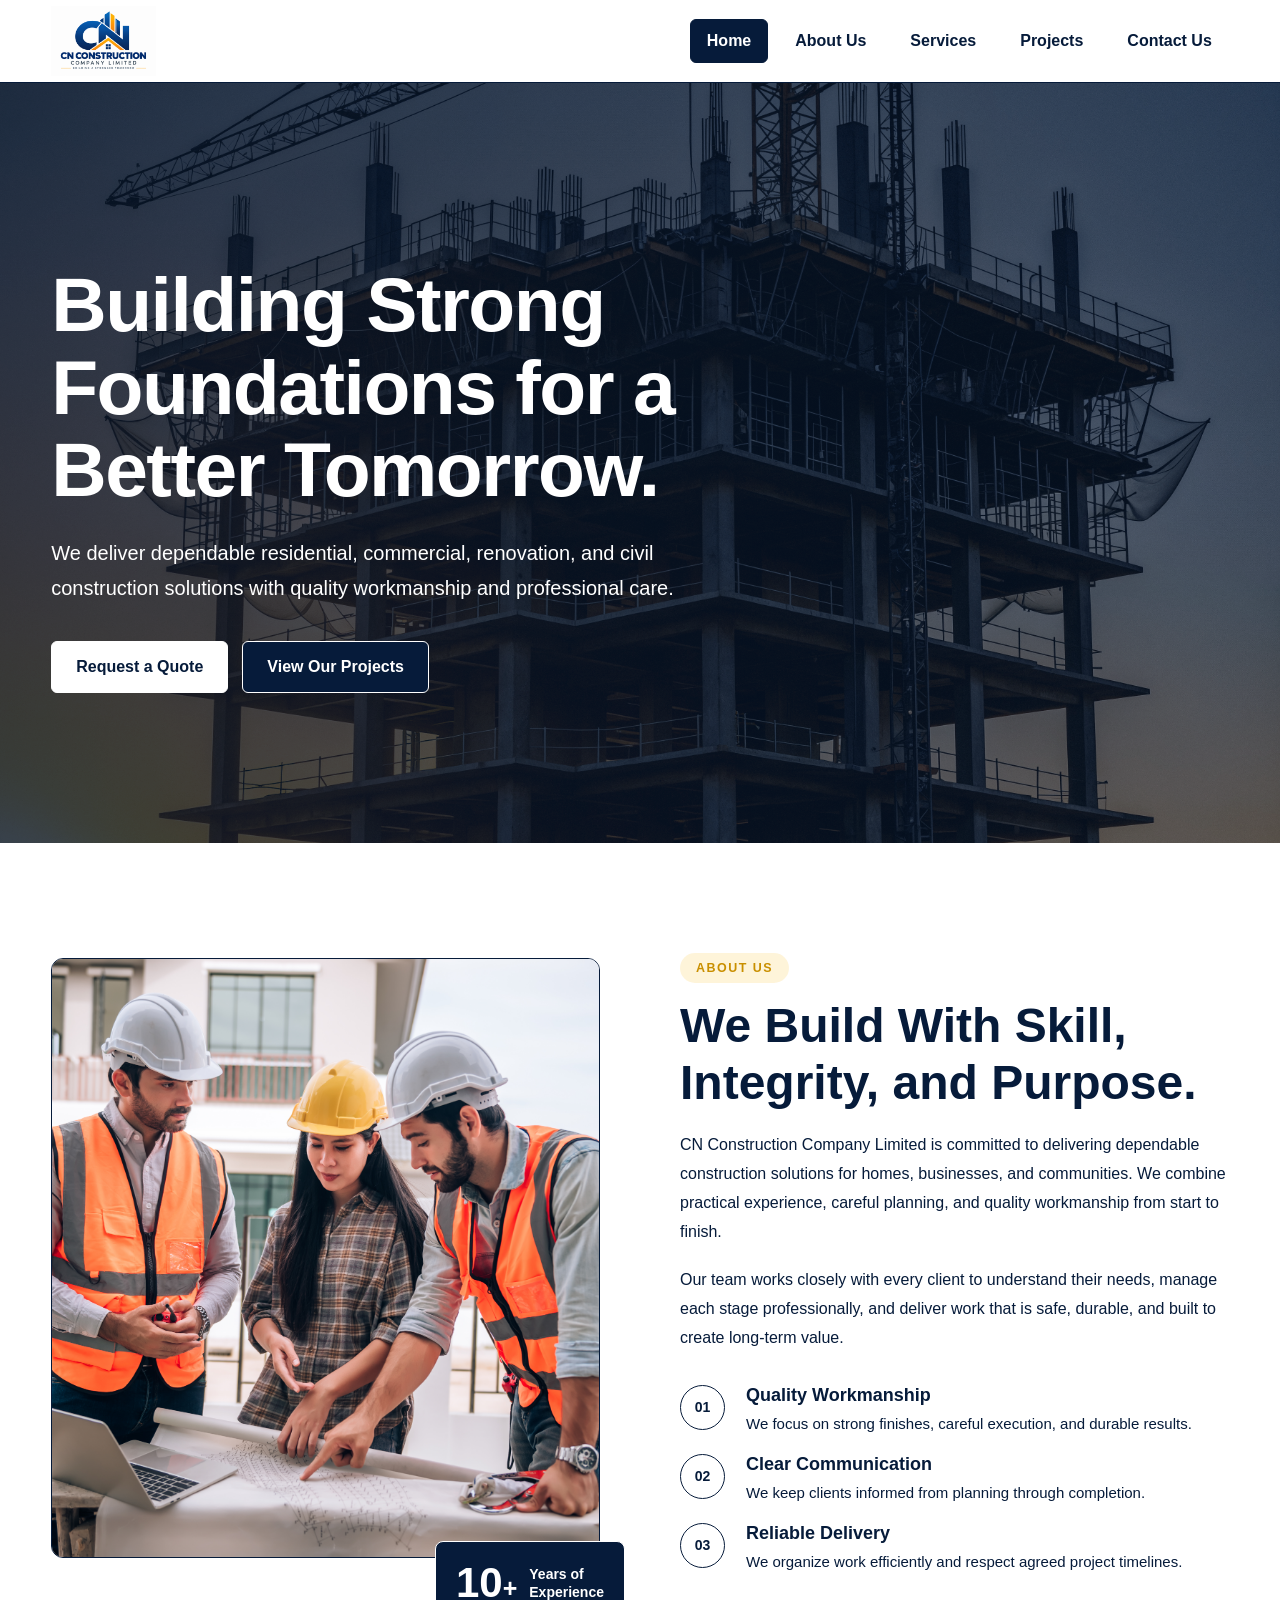
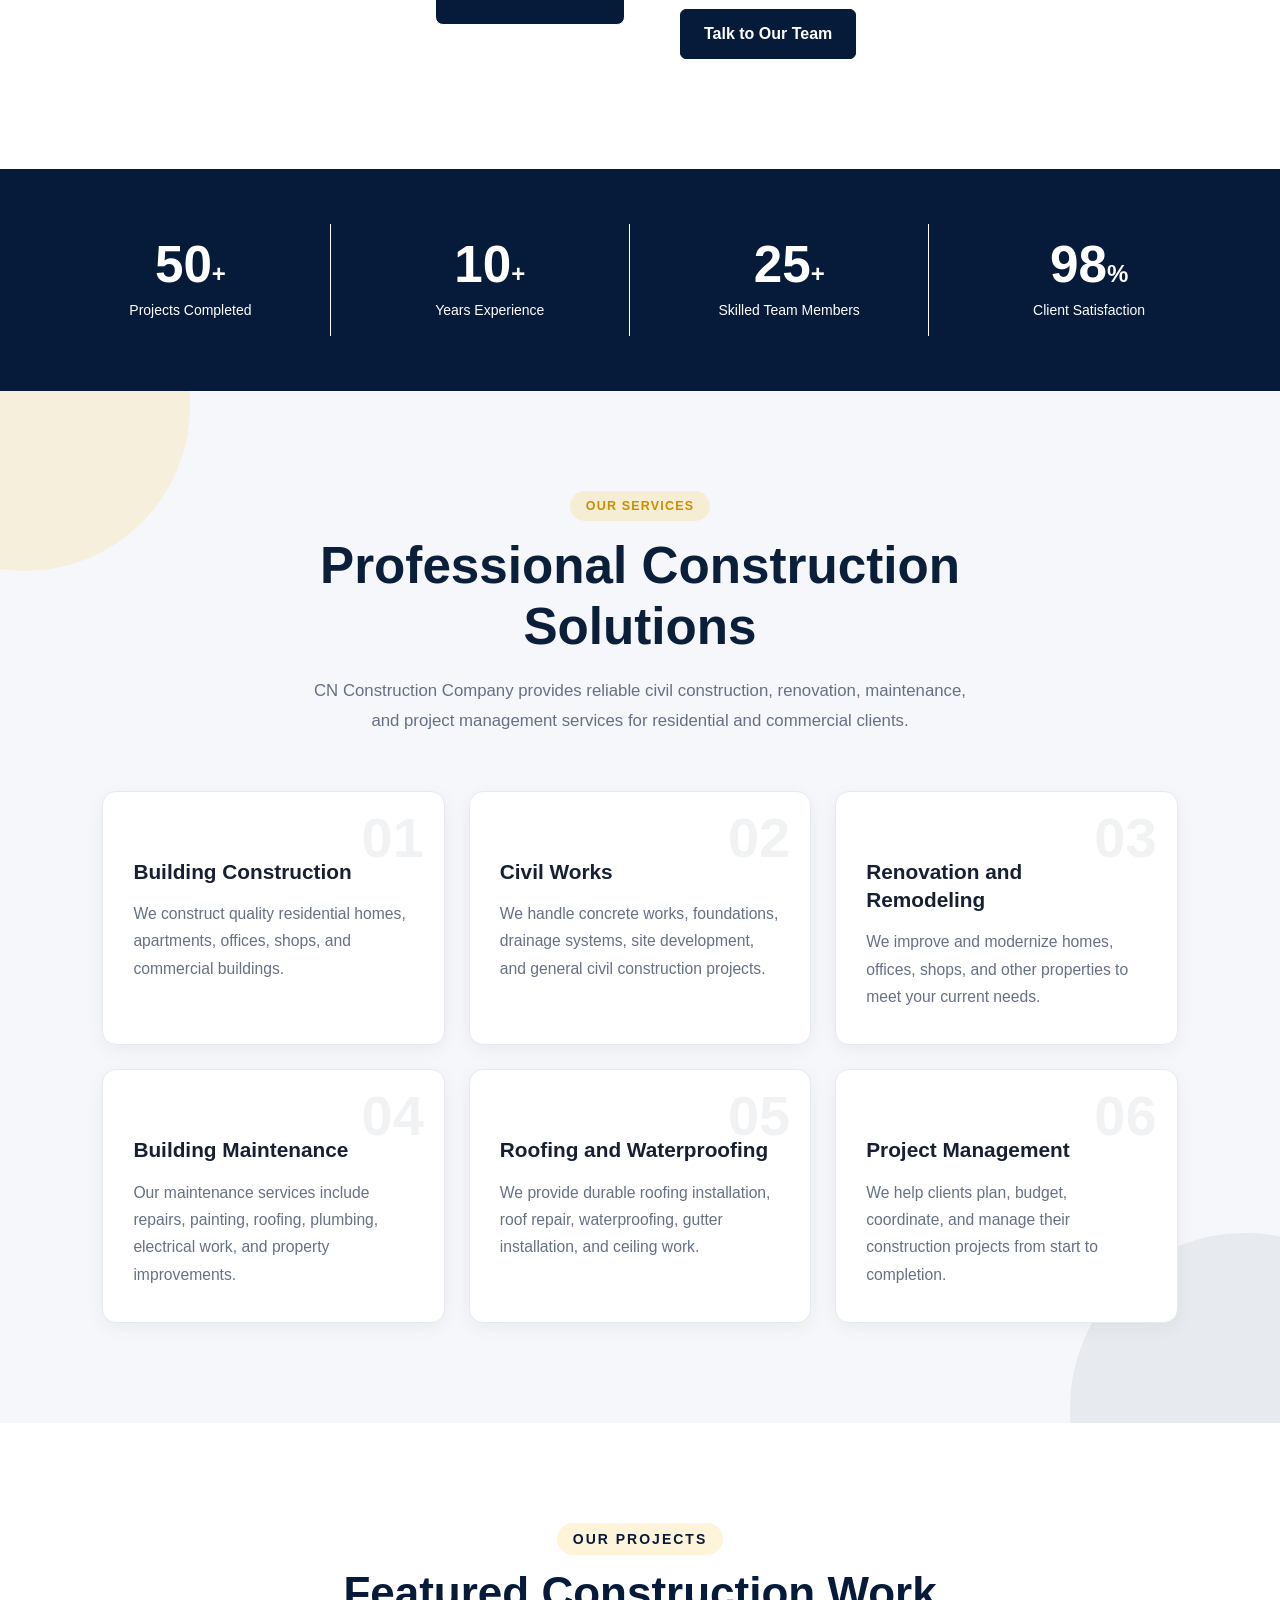
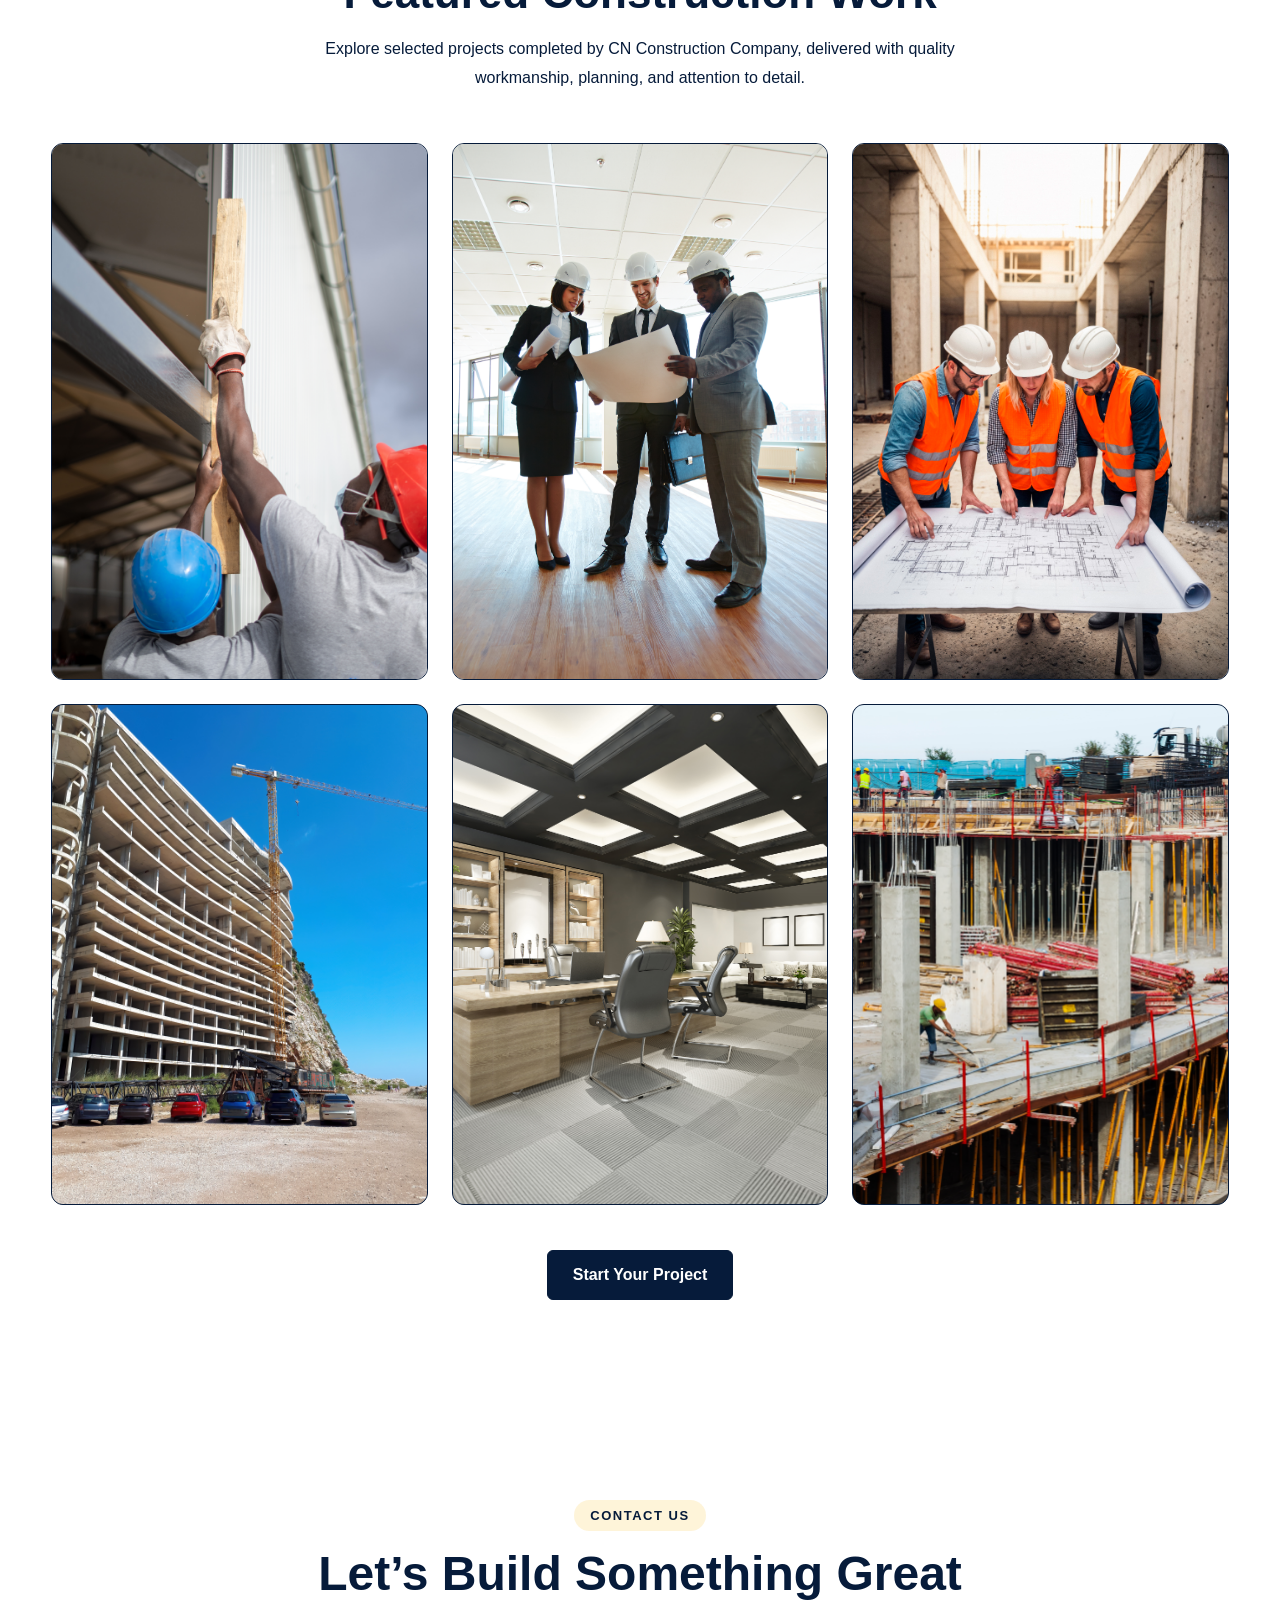
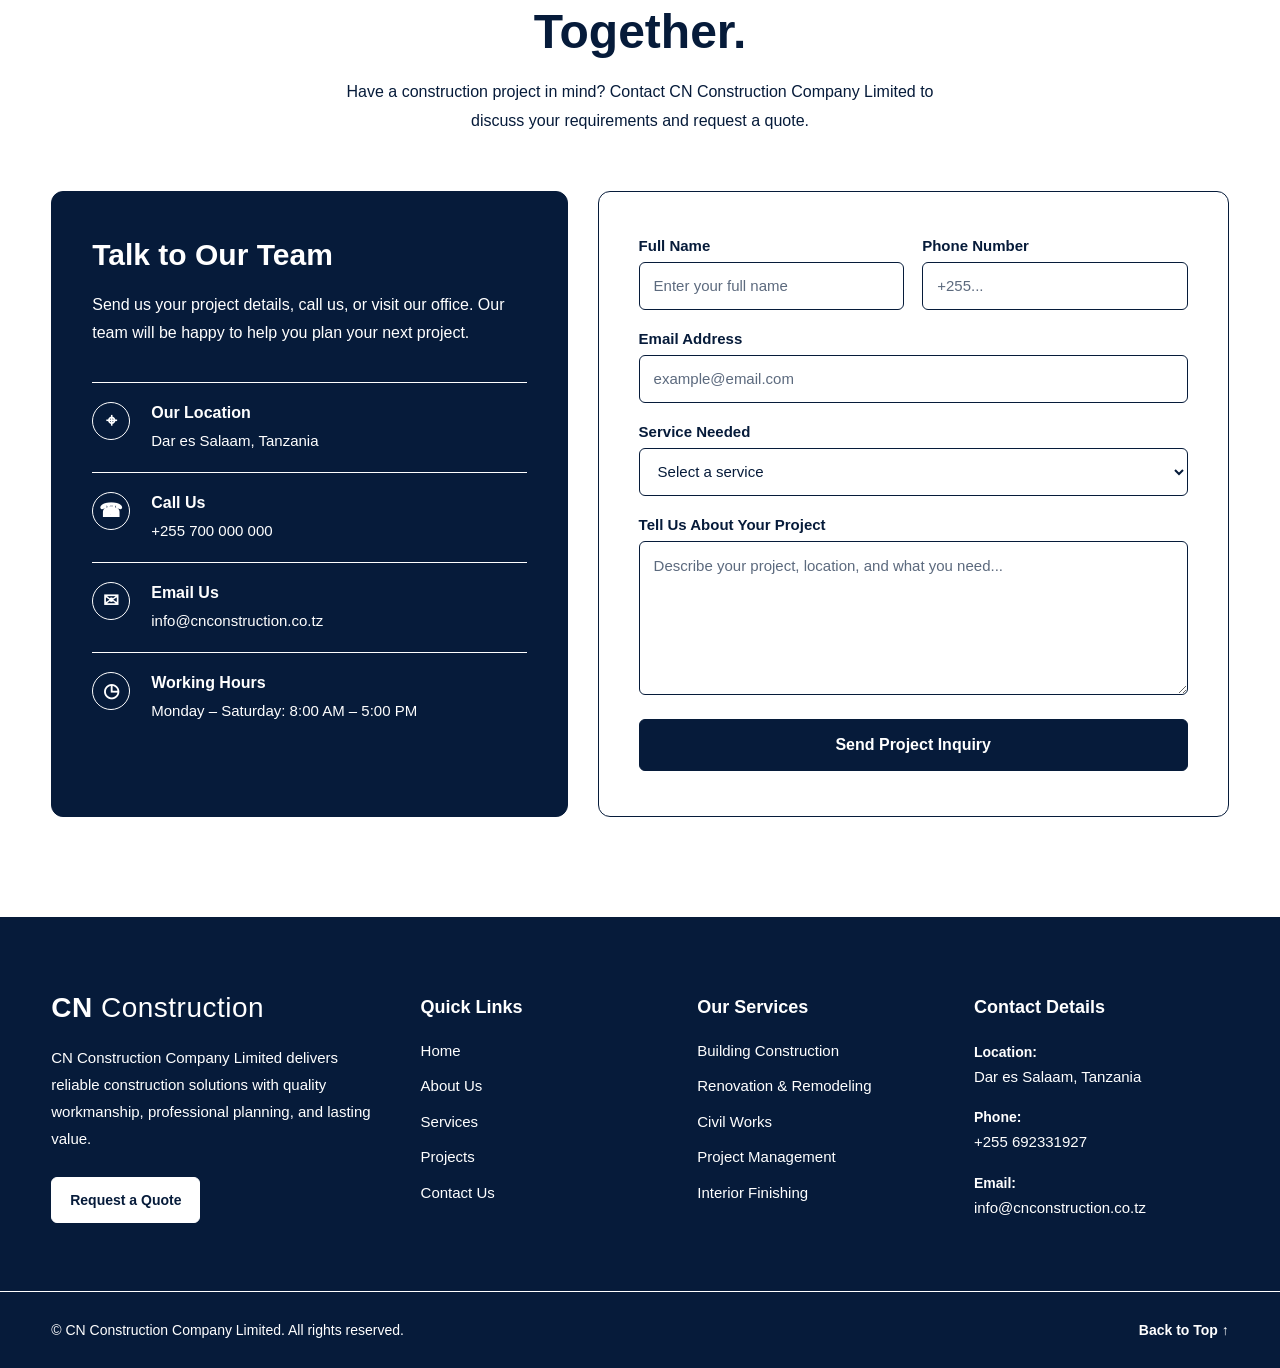
==== commit de115cb5: "phone number:0692331927" ====
--- a/index.html
+++ b/index.html
@@ -519,7 +519,7 @@
 
       <p>
         <strong>Phone:</strong><br>
-        <a href="tel:+255700000000">+255 700 000 000</a>
+        <a href="tel:+255692331927">+255 692331927</a>
       </p>
 
       <p>
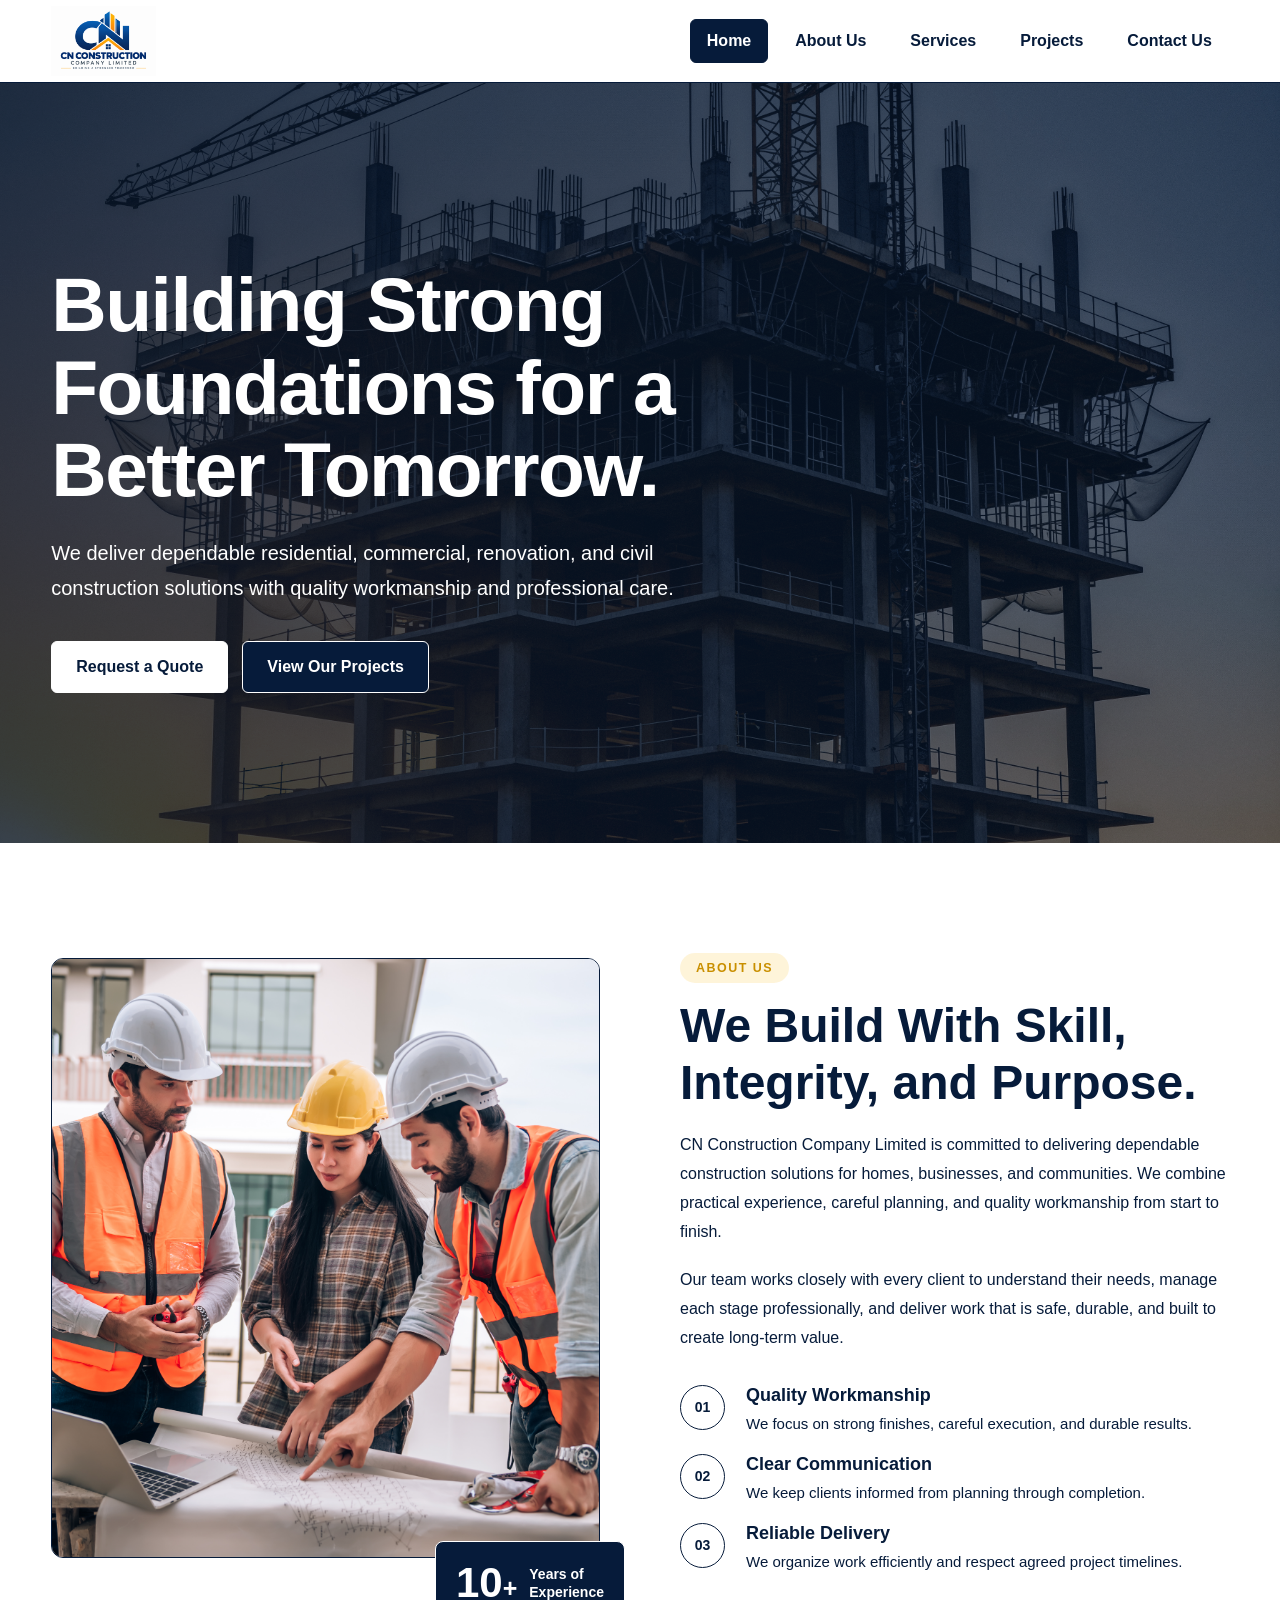
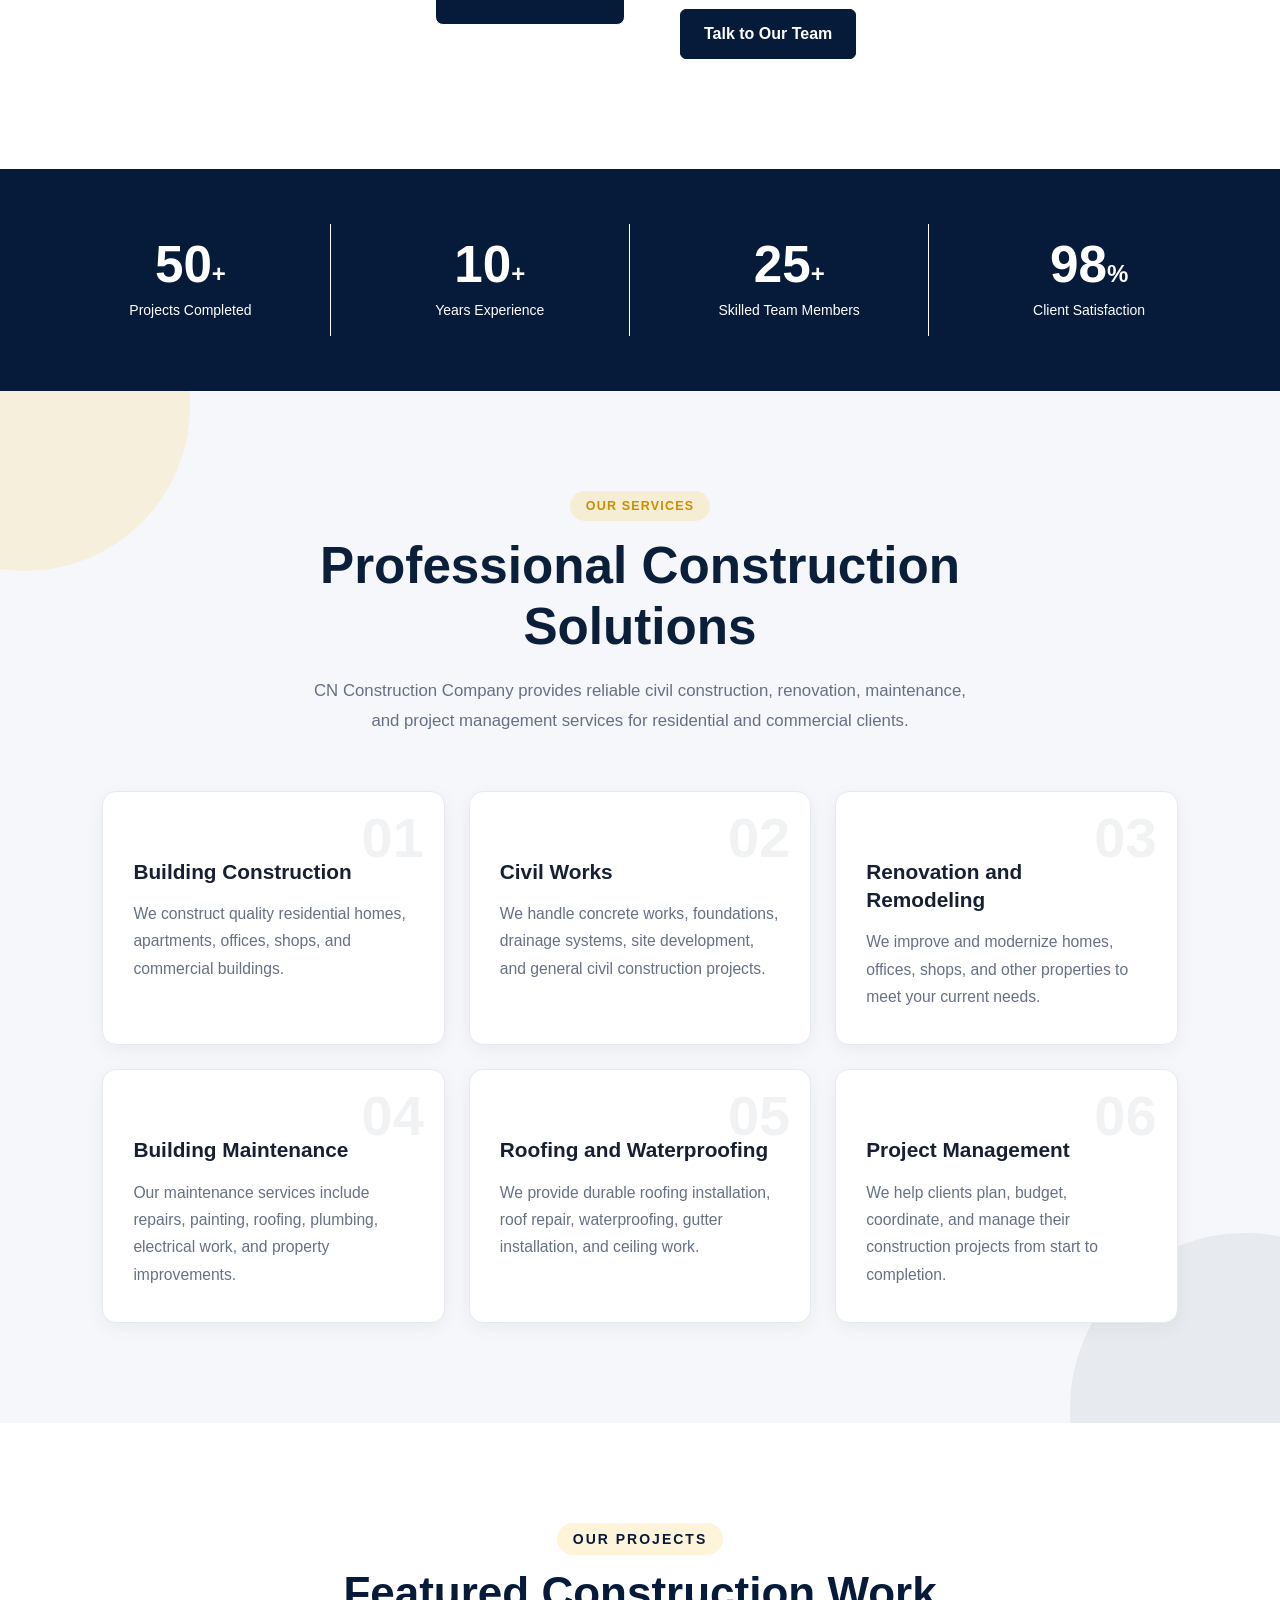
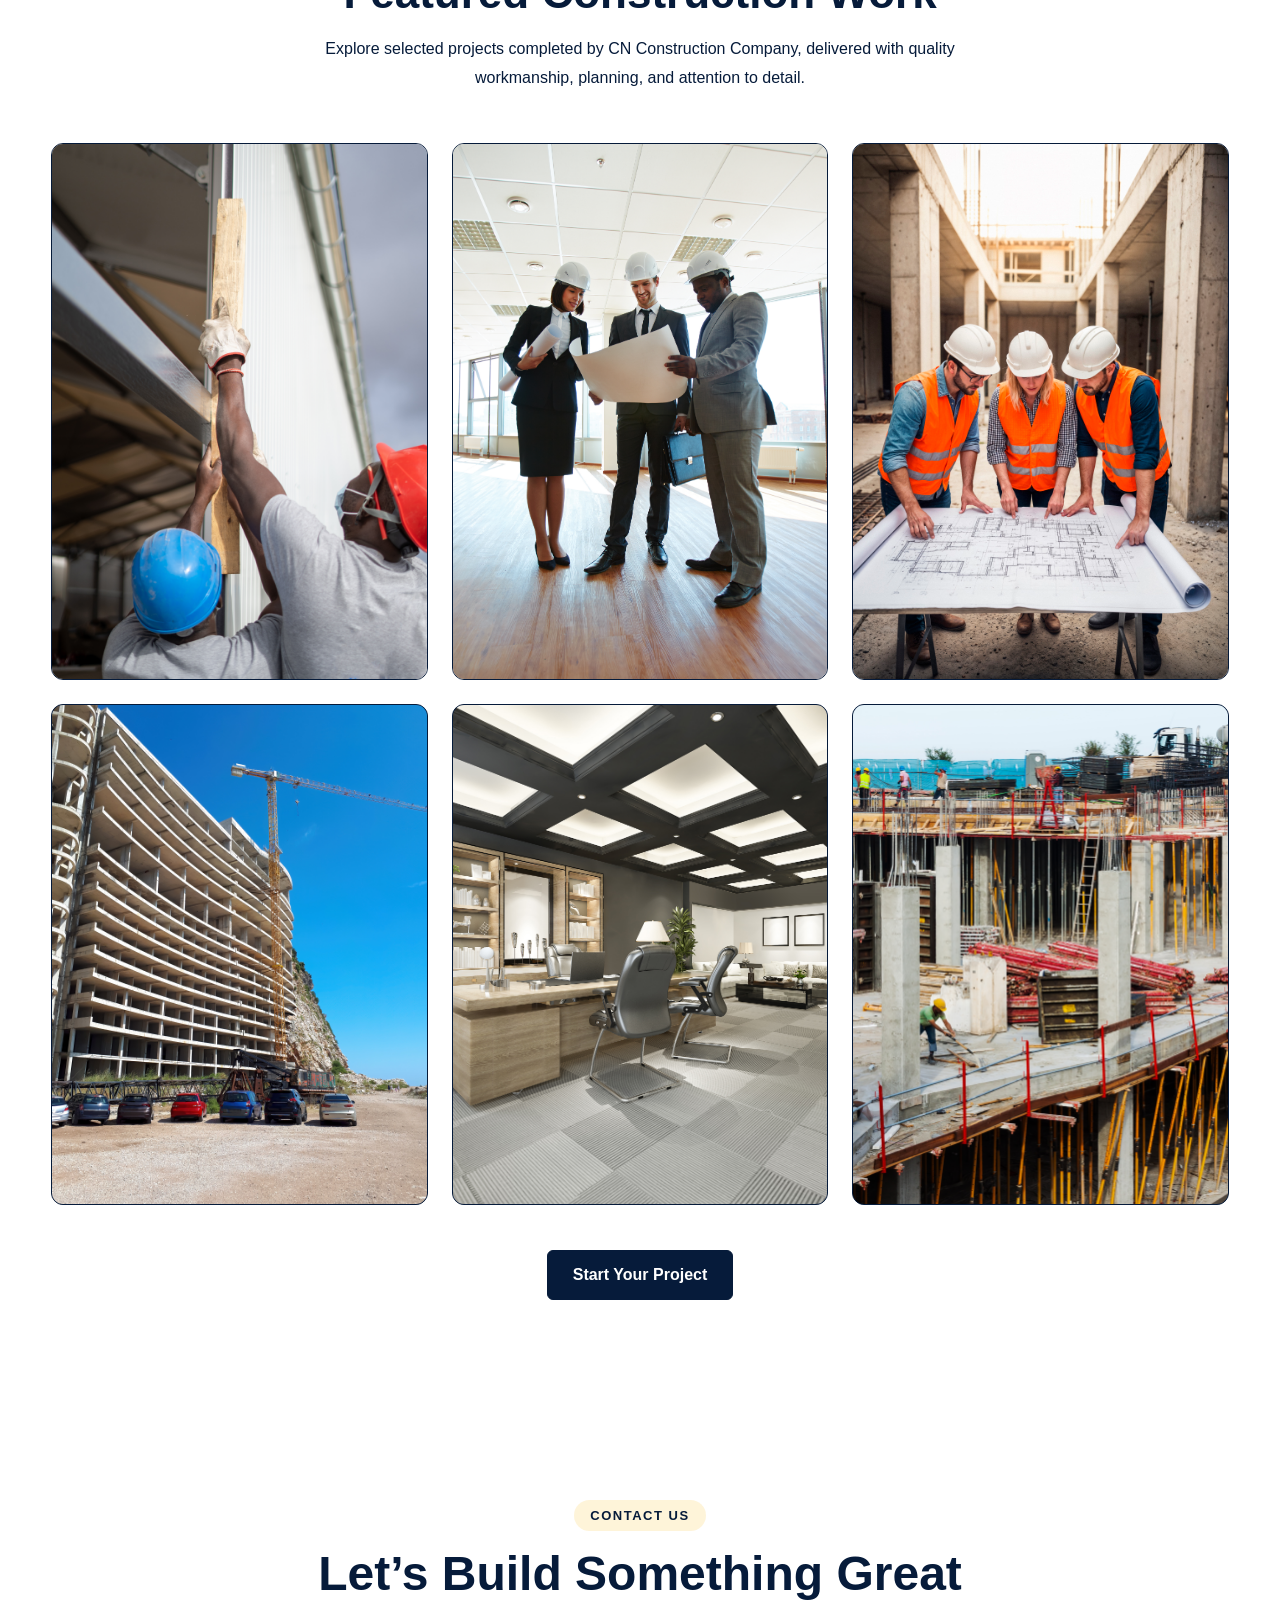
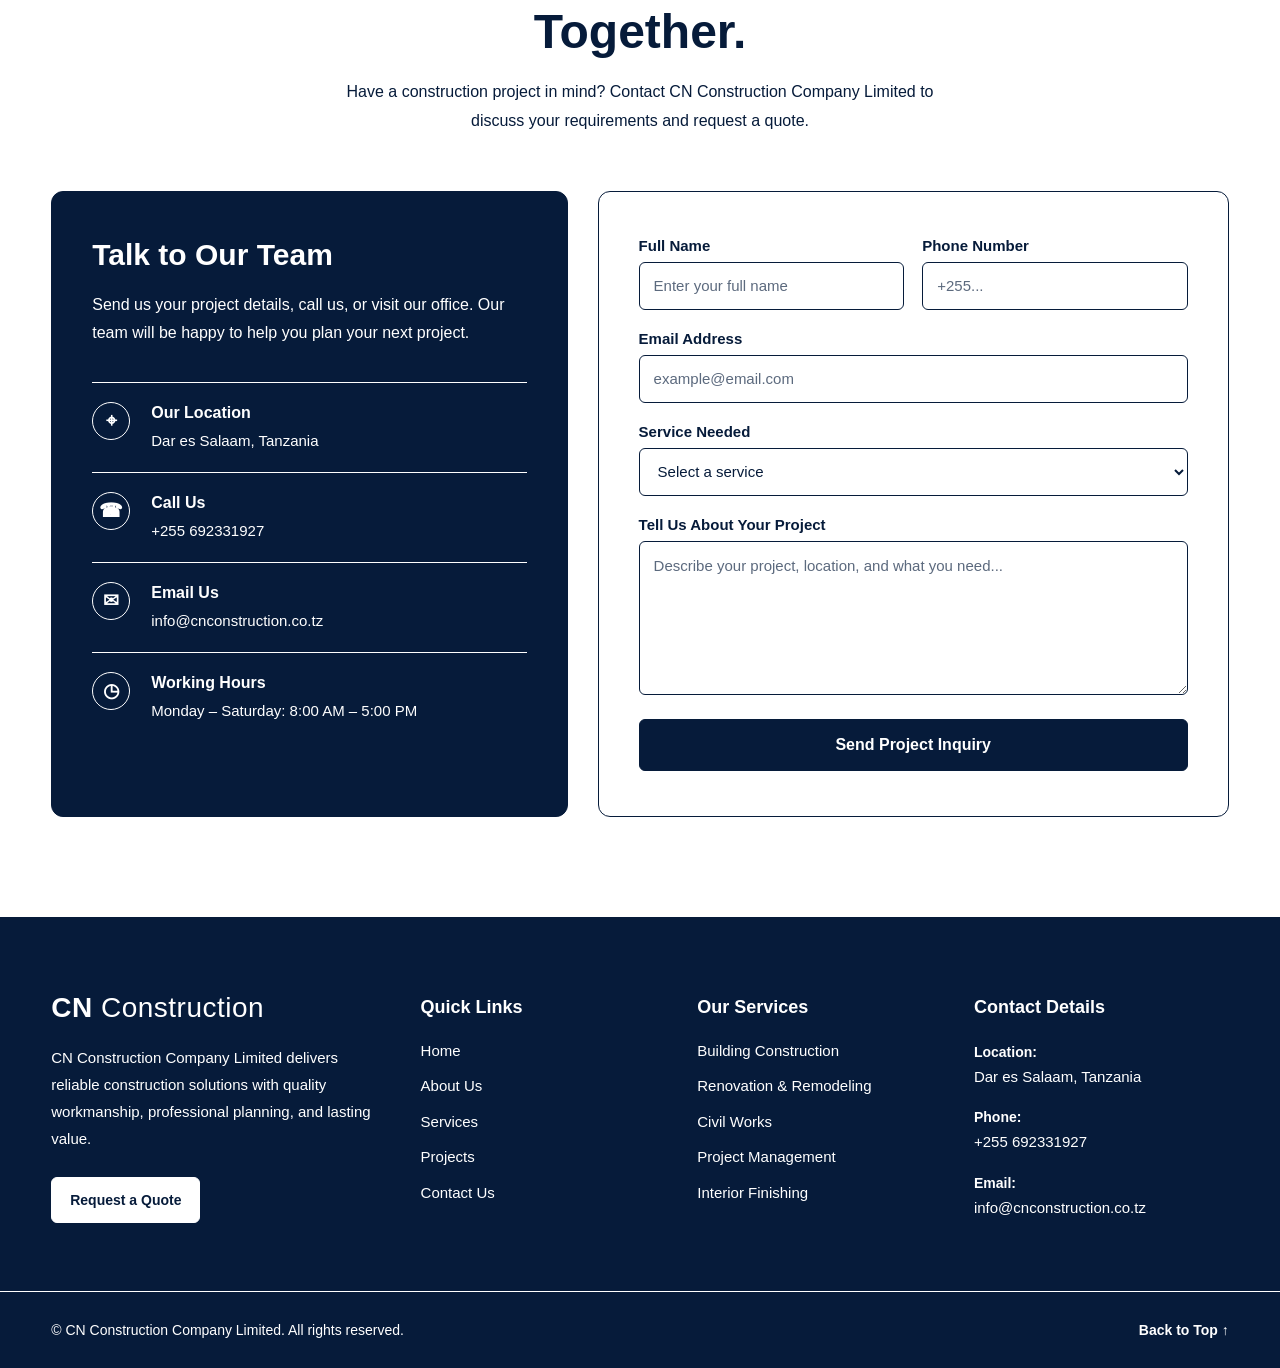
==== commit e58c5898: "phone number updated in index.html and contact.html files" ====
--- a/index.html
+++ b/index.html
@@ -356,7 +356,7 @@
           <div>
             <h4>Call Us</h4>
             <p>
-              <a href="tel:+255700000000">+255 700 000 000</a>
+              <a href="tel:+255692331927">+255 692331927</a>
             </p>
           </div>
         </div>
